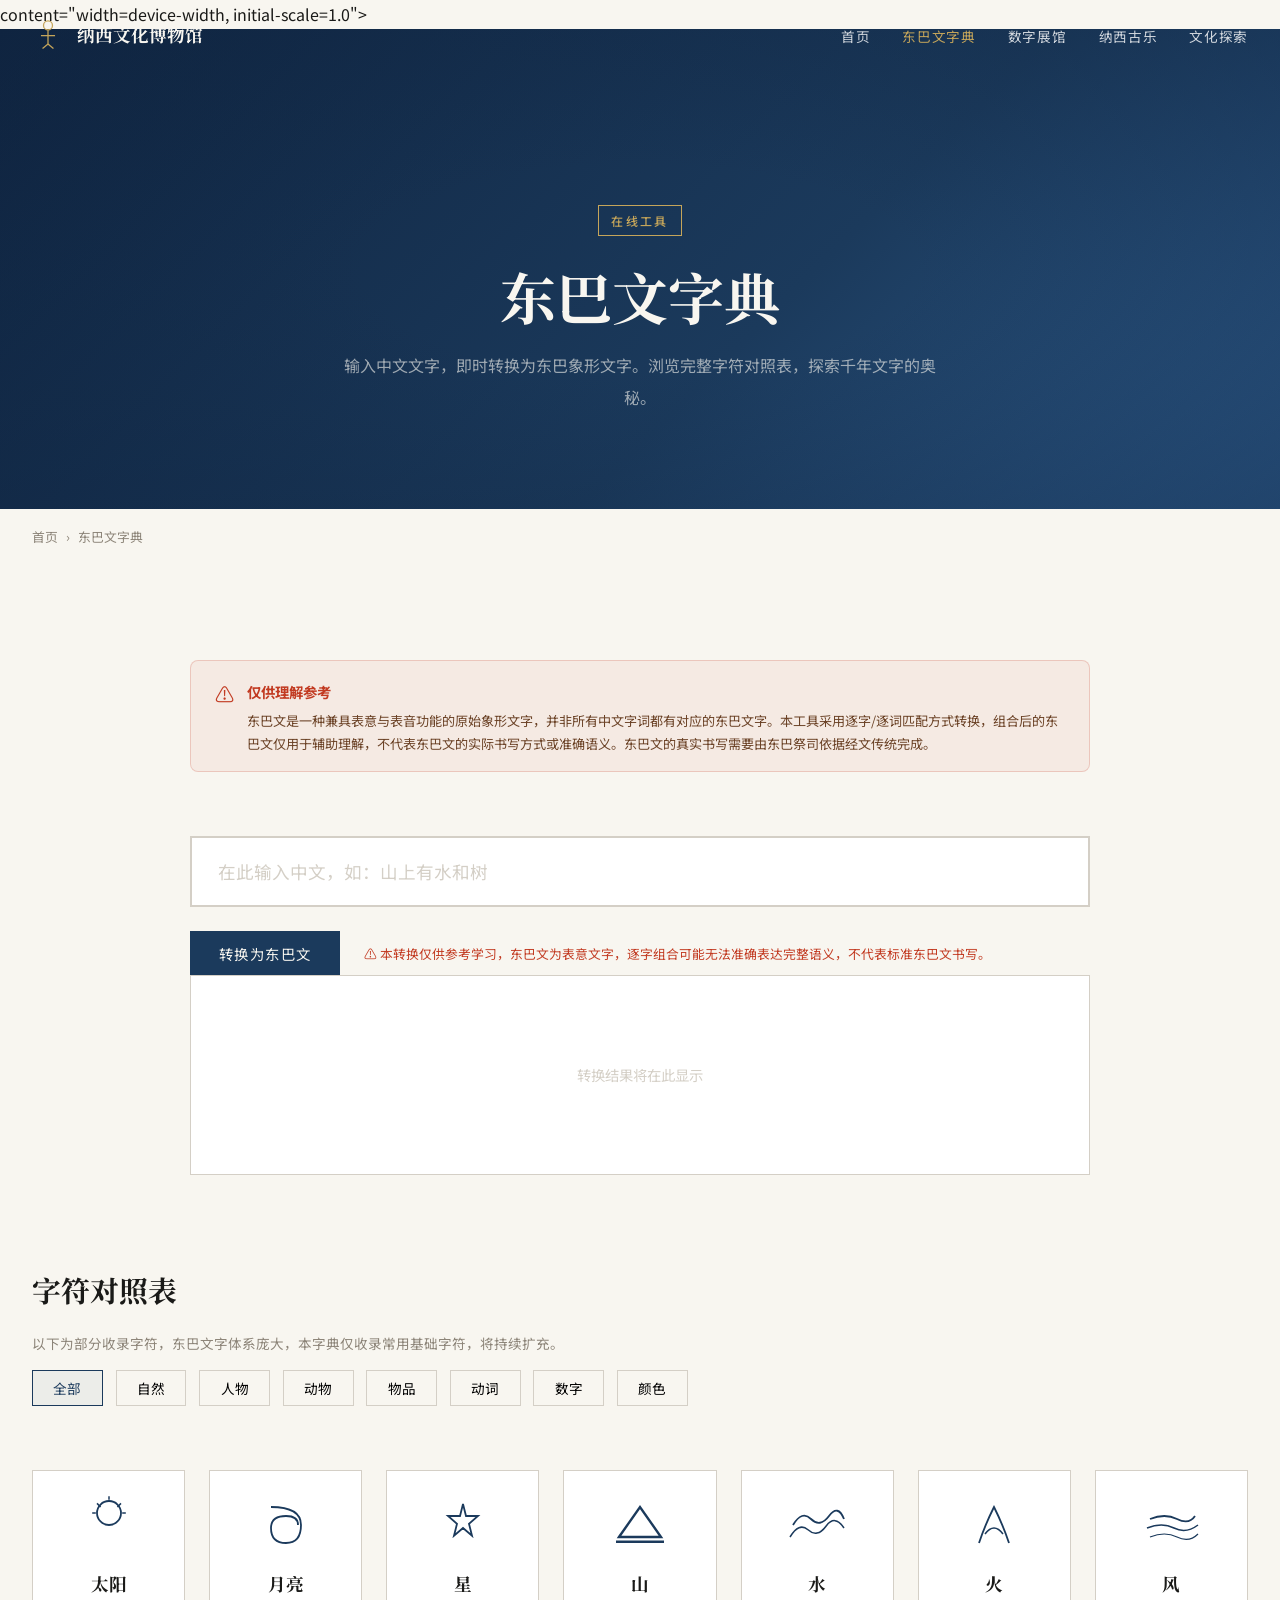
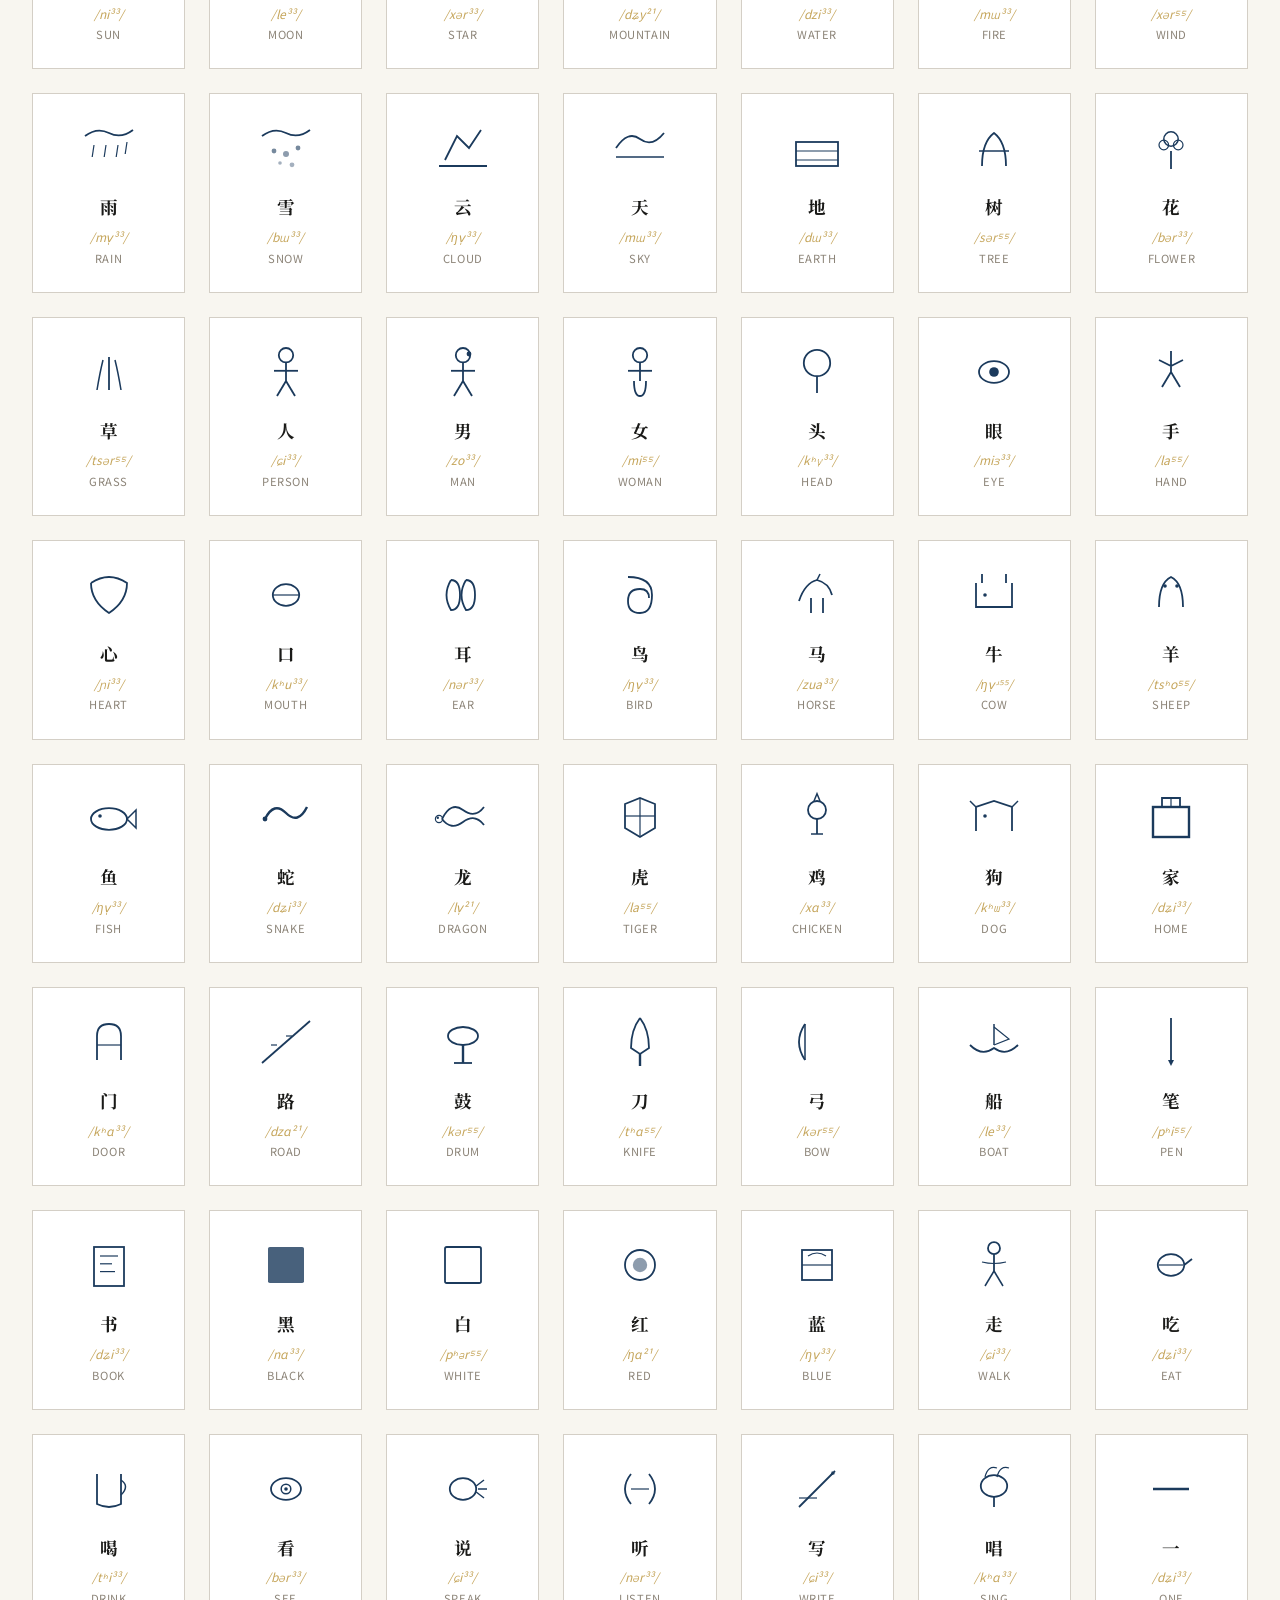
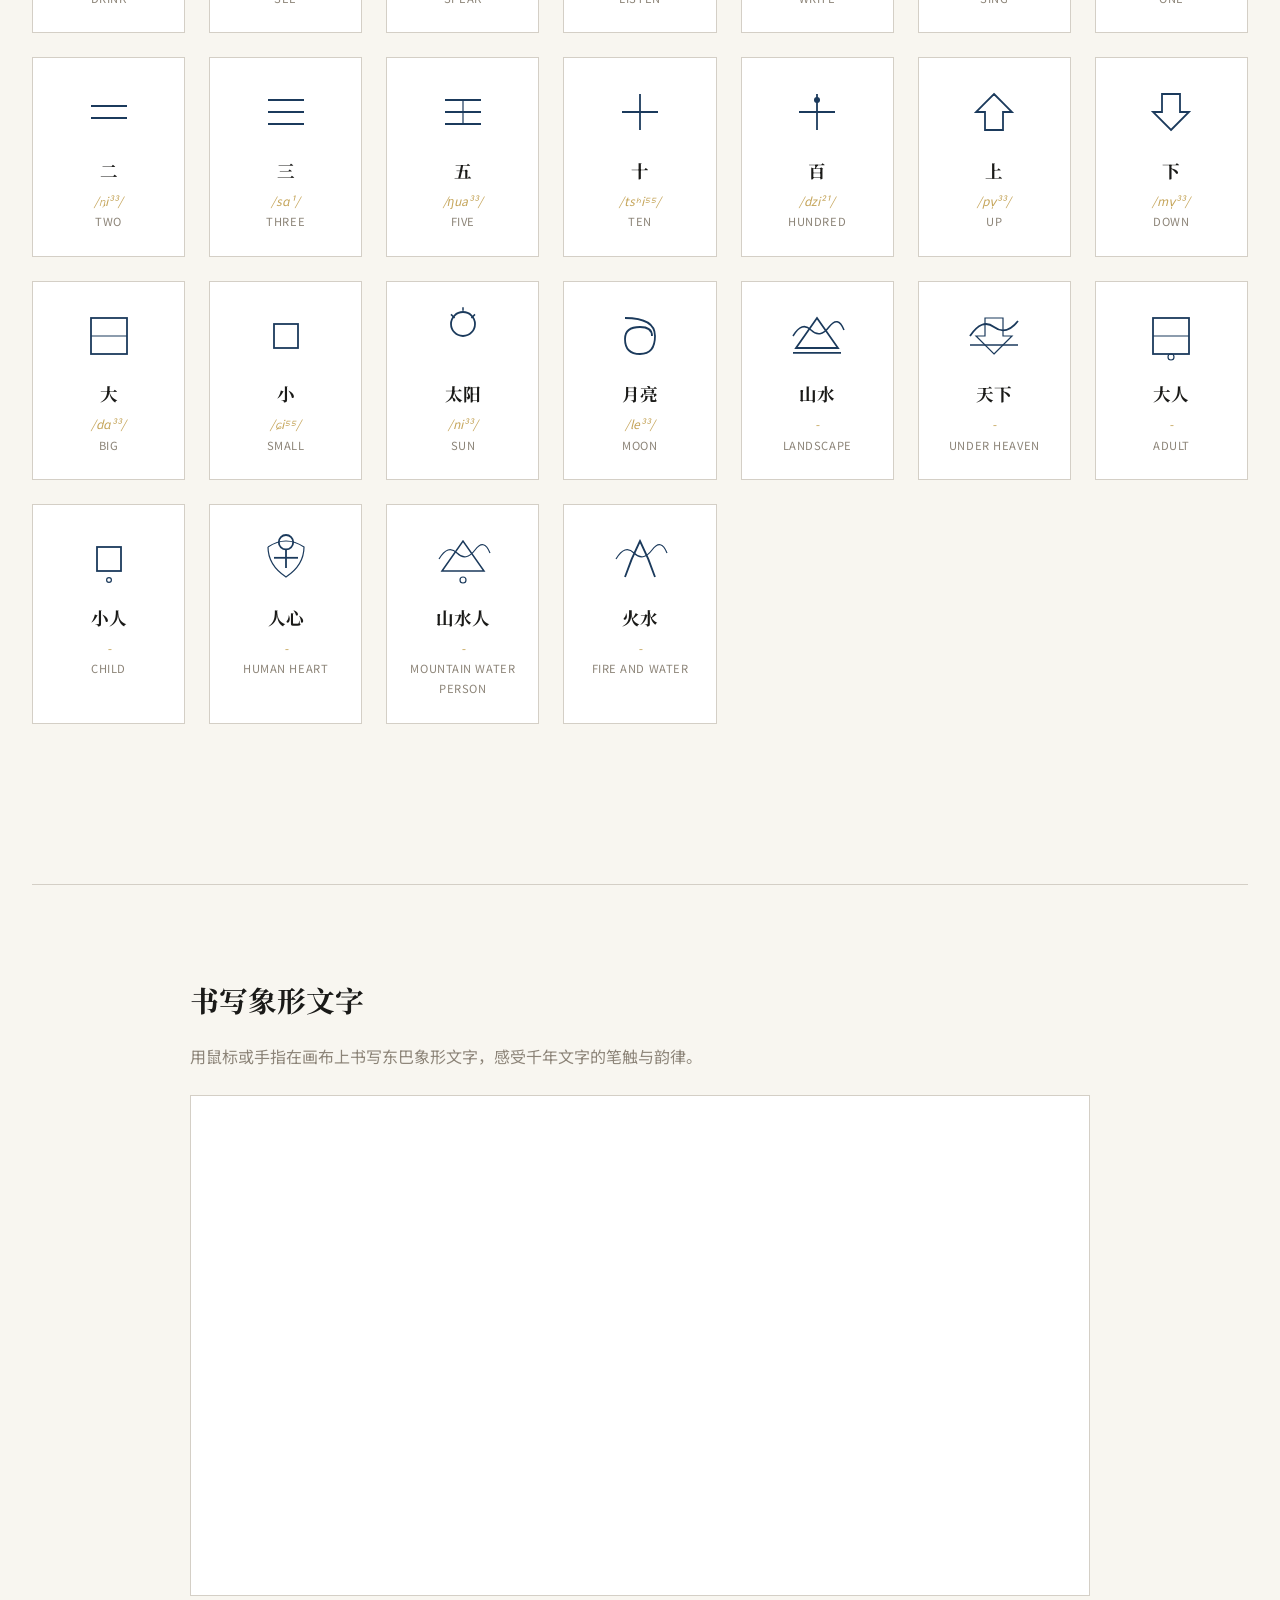
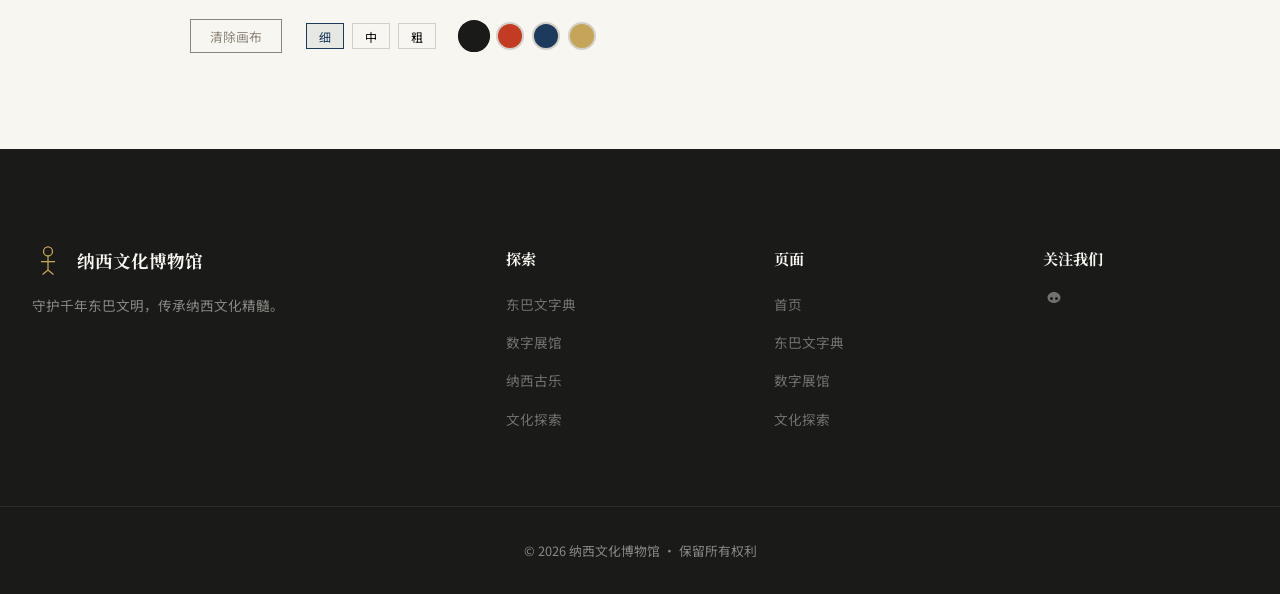
==== dictionary.html @ 461ef868 "feat: add main functionality for scroll progress, navbar behavior, mobile menu, music player, and pa" ====
<!DOCTYPE html>
<html lang="zh-CN">
<head>
  <meta charset="UTF-8">
  <meta name="viewport"
  <meta name="theme-color" content="#1B3A5C">
 content="width=device-width, initial-scale=1.0">
  <title>东巴文字典 — 纳西文化博物馆</title>
  <link rel="preconnect" href="https://fonts.googleapis.com">
  <link rel="preconnect" href="https://fonts.gstatic.com" crossorigin>
  <link href="https://fonts.googleapis.com/css2?family=Noto+Sans+SC:wght@300;400;500;700&family=Noto+Serif+SC:wght@400;600;700;900&display=swap" rel="stylesheet">
  <link rel="stylesheet" href="css/style.css">
  <style>
    /* Dictionary-specific styles */
    .converter { max-width:900px; margin:0 auto var(--space-xl); }
    .converter-input-wrap { position:relative; margin-bottom:1.5rem; }
    .converter-input {
      width:100%; padding:1.2em 1.5em; font-size:1.1rem; font-family:var(--font-sans);
      border:2px solid var(--color-mist); background:#fff; color:var(--color-dark);
      transition:border-color 0.3s; border-radius:0;
    }
    .converter-input:focus { outline:none; border-color:var(--color-indigo); }
    .converter-input::placeholder { color:var(--color-mist); }
    .converter-btn {
      display:inline-block; padding:0.8em 2em; font-family:var(--font-sans);
      font-size:0.9rem; background:var(--color-indigo); color:var(--color-snow);
      border:none; cursor:pointer; letter-spacing:0.1em;
      transition:all 0.3s var(--ease-out);
    }
    .converter-btn:hover { background:var(--color-vermilion); transform:scale(1.03); }
    .converter-result {
      min-height:200px; padding:2rem; background:#fff; border:1px solid var(--color-mist);
      display:flex; flex-wrap:wrap; gap:2rem; align-items:center; justify-content:center;
    }
    .result-empty { color:var(--color-mist); font-size:0.9rem; }
    .result-char { text-align:center; }
    .result-char svg { width:80px; height:80px; color:var(--color-indigo); display:block; margin:0 auto 0.5rem; }
    .result-char .char-cn { font-family:var(--font-serif); font-size:1rem; color:var(--color-dark); }
    .result-char .char-en { font-size:0.7rem; color:var(--color-stone); }
    .result-missing {
      display:inline-flex; align-items:center; justify-content:center;
      width:80px; height:80px; border:1px dashed var(--color-mist); color:var(--color-mist);
      font-size:1.5rem; font-family:var(--font-serif);
    }
    .result-punct { font-size:1.5rem; color:var(--color-stone); display:flex; align-items:center; justify-content:center; width:40px; }

    /* Category browser */
    .cat-browser { margin-top:var(--space-xl); }
    .cat-tabs { display:flex; gap:0.8rem; margin-bottom:var(--space-lg); flex-wrap:wrap; }
    .cat-tab {
      padding:0.5em 1.5em; font-size:0.85rem; border:1px solid var(--color-mist);
      background:transparent; cursor:pointer; transition:all 0.3s; font-family:var(--font-sans);
    }
    .cat-tab.active, .cat-tab:hover { border-color:var(--color-indigo); color:var(--color-indigo); background:rgba(27,58,92,0.05); }
    .cat-grid { display:grid; grid-template-columns:repeat(auto-fill,minmax(140px,1fr)); gap:1.5rem; }
    .cat-item {
      text-align:center; padding:1.5rem 0.8rem; border:1px solid var(--color-mist);
      cursor:pointer; transition:all 0.3s var(--ease-out); background:#fff;
    }
    .cat-item:hover, .cat-item:focus-visible { transform:translateY(-4px); box-shadow:0 10px 30px rgba(0,0,0,0.08); border-color:var(--color-gold); }
    .cat-item svg { width:60px; height:60px; color:var(--color-indigo); display:block; margin:0 auto 0.8rem; }
    .cat-item h4 { font-family:var(--font-serif); font-size:1.1rem; color:var(--color-dark); margin-bottom:0.2rem; }
    .cat-item .item-pinyin { font-size:0.75rem; color:var(--color-gold); font-style:italic; }
    .cat-item .item-en { font-size:0.7rem; color:var(--color-stone); text-transform:uppercase; letter-spacing:0.05em; }

    /* Interactive canvas */
    .dict-canvas-section { margin-top:var(--space-2xl); padding-top:var(--space-xl); border-top:1px solid var(--color-mist); }
    .dict-canvas-wrap { max-width:900px; margin:0 auto; }
    #dongbaCanvas { width:100%; background:#fff; border:1px solid var(--color-mist); cursor:crosshair; touch-action:none; }

    /* Detail modal */
    .char-modal {
      position:fixed; inset:0; background:rgba(0,0,0,0.85); z-index:9998;
      display:flex; align-items:center; justify-content:center;
      opacity:0; pointer-events:none; transition:opacity 0.3s;
    }
    .char-modal.active { opacity:1; pointer-events:all; }
    .char-modal-content {
      background:var(--color-snow); padding:3rem; text-align:center; max-width:400px; width:90%;
    }
    .char-modal-content svg { width:120px; height:120px; color:var(--color-indigo); margin:0 auto 1.5rem; display:block; }
    .char-modal-content h2 { font-family:var(--font-serif); font-size:2rem; margin-bottom:0.3rem; }
    .char-modal-content .modal-pinyin { color:var(--color-gold); font-style:italic; margin-bottom:0.3rem; }
    .char-modal-content .modal-en { color:var(--color-stone); font-size:0.85rem; text-transform:uppercase; letter-spacing:0.1em; margin-bottom:1.5rem; }
    .char-modal-close {
      position:absolute; top:1.5rem; right:1.5rem; background:none; border:none;
      color:var(--color-snow); font-size:2rem; cursor:pointer;
    }
  </style>
</head>
<body>
  <div class="scroll-progress" id="scrollProgress"></div>

  <!-- Nav -->
  <nav class="navbar scrolled" id="navbar">
    <div class="nav-container">
      <a href="index.html" class="nav-logo">
        <svg width="32" height="32" viewBox="0 0 100 100"><circle cx="50" cy="20" r="14" fill="none" stroke="#C5A55A" stroke-width="4"/><line x1="50" y1="34" x2="50" y2="78" stroke="#C5A55A" stroke-width="4"/><line x1="28" y1="52" x2="72" y2="52" stroke="#C5A55A" stroke-width="4"/><line x1="33" y1="92" x2="50" y2="78" stroke="#C5A55A" stroke-width="4"/><line x1="67" y1="92" x2="50" y2="78" stroke="#C5A55A" stroke-width="4"/></svg>
        <span class="logo-text">纳西文化博物馆</span>
      </a>
      <ul class="nav-links">
        <li><a href="index.html">首页</a></li>
        <li><a href="dictionary.html" style="color:var(--color-gold)">东巴文字典</a></li>
        <li><a href="gallery.html">数字展馆</a></li>
        <li><a href="music.html">纳西古乐</a></li>
        <li><a href="explore.html">文化探索</a></li>
      </ul>
      <button class="nav-toggle" id="navToggle" aria-label="菜单"><span></span><span></span><span></span></button>
    </div>
  </nav>
  <div class="mobile-menu" id="mobileMenu">
    <ul class="mobile-nav-links">
      <li><a href="index.html">首页</a></li>
      <li><a href="dictionary.html">东巴文字典</a></li>
      <li><a href="gallery.html">数字展馆</a></li>
      <li><a href="music.html">纳西古乐</a></li>
      <li><a href="explore.html">文化探索</a></li>
  </div>

  <!-- Page Hero -->
  <section class="page-hero">
    <div class="page-hero-bg"></div>
    <div class="page-hero-overlay"></div>
    <div class="page-hero-content anim-fade-up">
      <span class="section-tag">在线工具</span>
      <h1 class="section-title section-title-light">东巴文字典</h1>
      <p class="page-hero-desc">输入中文文字，即时转换为东巴象形文字。浏览完整字符对照表，探索千年文字的奥秘。</p>
    </div>
  </section>

  <div class="breadcrumb"><a href="index.html">首页</a><span>›</span>东巴文字典</div>

  <!-- Converter -->
  <div class="page-body">
    <!-- Disclaimer Banner -->
    <div class="disclaimer-banner anim-fade-up" style="max-width:900px;margin:0 auto var(--space-lg);padding:1rem 1.5rem;background:rgba(194,59,34,0.06);border:1px solid rgba(194,59,34,0.2);border-radius:8px;display:flex;align-items:flex-start;gap:0.8rem;">
      <span style="font-size:1.2rem;color:var(--color-vermilion);flex-shrink:0;">&#9888;</span>
      <div>
        <strong style="color:var(--color-vermilion);font-size:0.9rem;">仅供理解参考</strong>
        <p style="font-size:0.82rem;color:#6B4226;line-height:1.7;margin-top:0.3rem;">东巴文是一种兼具表意与表音功能的原始象形文字，并非所有中文字词都有对应的东巴文字。本工具采用逐字/逐词匹配方式转换，组合后的东巴文仅用于辅助理解，不代表东巴文的实际书写方式或准确语义。东巴文的真实书写需要由东巴祭司依据经文传统完成。</p>
      </div>
    </div>
    <div class="converter anim-fade-up">
      <div class="converter-input-wrap">
        <input type="text" class="converter-input" id="inputText" placeholder="在此输入中文，如：山上有水和树" maxlength="50">
      </div>
      <div class="converter-btn-wrap" style="display:flex;align-items:center;gap:1.5rem;flex-wrap:wrap;">
        <button class="converter-btn" id="convertBtn">转换为东巴文</button>
        <span style="font-size:0.8rem;color:var(--color-vermilion);line-height:1.5;">
          &#9888; 本转换仅供参考学习，东巴文为表意文字，逐字组合可能无法准确表达完整语义，不代表标准东巴文书写。
        </span>
      </div>
      <div class="converter-result" id="convertResult">
        <p class="result-empty">转换结果将在此显示</p>
      </div>
    </div>

    <!-- Category Browser -->
    <div class="cat-browser anim-fade-up">
      <h2 class="section-title" style="font-size:1.8rem;">字符对照表</h2>
      <p style="color:var(--color-stone);font-size:0.85rem;margin-bottom:1rem;line-height:1.6;">以下为部分收录字符，东巴文字体系庞大，本字典仅收录常用基础字符，将持续扩充。</p>
      <div class="cat-tabs">
        <button class="cat-tab active" data-cat="all">全部</button>
        <button class="cat-tab" data-cat="nature">自然</button>
        <button class="cat-tab" data-cat="people">人物</button>
        <button class="cat-tab" data-cat="animal">动物</button>
        <button class="cat-tab" data-cat="object">物品</button>
        <button class="cat-tab" data-cat="verb">动词</button>
        <button class="cat-tab" data-cat="number">数字</button>
        <button class="cat-tab" data-cat="color">颜色</button>
      </div>
      <div class="cat-grid" id="catGrid"></div>
    </div>

    <!-- Interactive Canvas -->
    <div class="dict-canvas-section anim-fade-up">
      <div class="dict-canvas-wrap">
        <h2 class="section-title" style="font-size:1.8rem;">书写象形文字</h2>
        <p style="color:var(--color-stone);margin-bottom:1.5rem;">用鼠标或手指在画布上书写东巴象形文字，感受千年文字的笔触与韵律。</p>
        <canvas id="dongbaCanvas" width="900" height="500"></canvas>
        <div class="canvas-controls">
          <button class="canvas-btn" id="canvasClear">清除画布</button>
          <div class="brush-sizes">
            <button class="brush-btn active" data-size="3">细</button>
            <button class="brush-btn" data-size="6">中</button>
            <button class="brush-btn" data-size="10">粗</button>
          </div>
          <div class="ink-colors">
            <button class="ink-btn active" data-color="#1A1A18" style="background:#1A1A18"></button>
            <button class="ink-btn" data-color="#C23B22" style="background:#C23B22"></button>
            <button class="ink-btn" data-color="#1B3A5C" style="background:#1B3A5C"></button>
            <button class="ink-btn" data-color="#C5A55A" style="background:#C5A55A"></button>
          </div>
        </div>
      </div>
    </div>
  </div>

  <!-- Character Detail Modal -->
  <div class="char-modal" id="charModal">
    <button class="char-modal-close" id="charModalClose">&times;</button>
    <div class="char-modal-content" id="charModalContent"></div>
  </div>

  <!-- Footer -->
  <footer class="footer">
    <div class="footer-container">
      <div class="footer-brand">
        <a href="index.html" class="footer-logo"><svg width="32" height="32" viewBox="0 0 100 100"><circle cx="50" cy="20" r="14" fill="none" stroke="#C5A55A" stroke-width="4"/><line x1="50" y1="34" x2="50" y2="78" stroke="#C5A55A" stroke-width="4"/><line x1="28" y1="52" x2="72" y2="52" stroke="#C5A55A" stroke-width="4"/><line x1="33" y1="92" x2="50" y2="78" stroke="#C5A55A" stroke-width="4"/><line x1="67" y1="92" x2="50" y2="78" stroke="#C5A55A" stroke-width="4"/></svg><span>纳西文化博物馆</span></a>
        <p class="footer-desc">守护千年东巴文明，传承纳西文化精髓。</p>
      </div>
      <div class="footer-nav"><h4>探索</h4><ul><li><a href="dictionary.html">东巴文字典</a></li><li><a href="gallery.html">数字展馆</a></li><li><a href="music.html">纳西古乐</a></li><li><a href="explore.html">文化探索</a></li></ul></div>
      <div class="footer-nav"><h4>页面</h4><ul><li><a href="index.html">首页</a></li><li><a href="dictionary.html">东巴文字典</a></li><li><a href="gallery.html">数字展馆</a></li><li><a href="explore.html">文化探索</a></li></ul></div>
      <div class="footer-social"><h4>关注我们</h4><div class="social-icons"><a href="#" aria-label="微信"><svg width="24" height="24" viewBox="0 0 24 24" fill="currentColor"><path d="M8.5 11a1.5 1.5 0 1 0 0-3 1.5 1.5 0 0 0 0 3zm5 0a1.5 1.5 0 1 0 0-3 1.5 1.5 0 0 0 0 3zm-2.5 3c-3.5 0-6.5-2.5-6.5-5.5S7.5 3 11 3s6.5 2.5 6.5 5.5-3 5.5-6.5 5.5z"/></svg></a></div></div>
    </div>
    <div class="footer-bottom"><p>&copy; 2026 纳西文化博物馆 &middot; 保留所有权利</p></div>
  </footer>

  <script src="js/dongba-db.js"></script>
  <script src="js/animations.js"></script>
  <script src="js/canvas-draw.js"></script>
  <script src="js/main.js"></script>
  <script>
  (function(){
    // Converter
    var input = document.getElementById('inputText');
    var btn = document.getElementById('convertBtn');
    var result = document.getElementById('convertResult');

    function doConvert(){
      var text = input.value.trim();
      if(!text){ result.innerHTML='<p class="result-empty">请输入中文文字</p>'; return; }
      var items = convertToDongba(text);
      var missingChars = [];
      var html = '<div class="result-note" style="width:100%;text-align:center;font-size:0.75rem;color:var(--color-stone);margin-bottom:1rem;padding:0.5rem;background:rgba(197,165,90,0.06);border-radius:4px;">以下为逐字/逐词匹配结果，仅供参考理解，不代表东巴文实际书写</div>';
      html += '<div style="display:flex;flex-wrap:wrap;gap:1.5rem;align-items:center;justify-content:center;">';
      items.forEach(function(item){
        if(item.found){
          html += '<div class="result-char" title="'+item.cn+' '+item.en+'"><svg viewBox="0 0 100 100">'+item.svg+'</svg><div class="char-cn">'+item.cn+'</div><div class="char-en">'+item.en+'</div></div>';
        } else if(item.isPunct){
          html += '<div class="result-punct">'+item.cn+'</div>';
        } else {
          missingChars.push(item.cn);
        }
      });
      html += '</div>';
      if(missingChars.length > 0){
        html += '<div style="width:100%;text-align:center;margin-top:1.2rem;padding:0.8rem 1rem;background:rgba(194,59,34,0.05);border:1px solid rgba(194,59,34,0.15);border-radius:6px;">';
        html += '<p style="font-size:0.8rem;color:var(--color-vermilion);margin-bottom:0.3rem;">以下文字暂无对应东巴文收录：</p>';
        html += '<p style="font-size:1rem;color:var(--color-dark);font-family:var(--font-serif);letter-spacing:0.2em;">' + missingChars.join(' ') + '</p>';
        html += '<p style="font-size:0.75rem;color:var(--color-stone);margin-top:0.3rem;">东巴文并非所有现代汉字都有对应，以上文字在当前字库中未找到匹配</p>';
        html += '</div>';
      }
      result.innerHTML = html;
    }
    btn.addEventListener('click', doConvert);
    input.addEventListener('keydown', function(e){ if(e.key==='Enter') doConvert(); });

    // Category browser
    var grid = document.getElementById('catGrid');
    var tabs = document.querySelectorAll('.cat-tab');

    function renderGrid(cat){
      var filtered = cat === 'all' ? DONGBA_DB : DONGBA_DB.filter(function(d){ return d.cat === cat; });
      var html = '';
      filtered.forEach(function(d){
        html += '<div class="cat-item" data-cn="'+d.cn+'" data-pinyin="'+d.pinyin+'" data-en="'+d.en+'" data-svg="'+encodeURIComponent(d.svg)+'" tabindex="0" role="button" aria-label="'+d.cn+' '+d.en+'"><svg viewBox="0 0 100 100">'+d.svg+'</svg><h4>'+d.cn+'</h4><div class="item-pinyin">'+d.pinyin+'</div><div class="item-en">'+d.en+'</div></div>';
      });
      grid.innerHTML = html;
      bindItemClicks();
    }

    tabs.forEach(function(tab){
      tab.addEventListener('click', function(){
        tabs.forEach(function(t){ t.classList.remove('active'); });
        tab.classList.add('active');
        renderGrid(tab.dataset.cat);
      });
    });

    renderGrid('all');

    // Character detail modal
    var modal = document.getElementById('charModal');
    var modalContent = document.getElementById('charModalContent');
    var modalClose = document.getElementById('charModalClose');

    function bindItemClicks(){
      document.querySelectorAll('.cat-item').forEach(function(item){
        function openItemModal() {
          var cn = item.dataset.cn;
          var py = item.dataset.pinyin;
          var en = item.dataset.en;
          var svg = decodeURIComponent(item.dataset.svg);
          modalContent.innerHTML = '<svg viewBox="0 0 100 100">'+svg+'</svg><h2>'+cn+'</h2><div class="modal-pinyin">'+py+'</div><div class="modal-en">'+en+'</div>';
          modal.classList.add('active');
        }
        item.addEventListener('click', openItemModal);
        item.addEventListener('keydown', function(e){ if(e.key==='Enter') openItemModal(); });
      });
    }

    modalClose.addEventListener('click', function(){ modal.classList.remove('active'); });
    modal.addEventListener('click', function(e){ if(e.target===modal) modal.classList.remove('active'); });
    document.addEventListener('keydown', function(e){ if(e.key==='Escape') modal.classList.remove('active'); });
  })();
  </script>
</body>
</html>
---- css/style.css ----
/* ============================================
   纳西文化博物馆 — 样式系统
   色彩：纳西蓝染布 / 朱砂红 / 玉龙雪白 / 古城石板灰
   ============================================ */

/* --- CSS Custom Properties --- */
:root {
  --color-indigo: #1B3A5C;
  --color-indigo-dark: #0F2440;
  --color-vermilion: #C23B22;
  --color-snow: #F8F6F0;
  --color-stone: #8C8478;
  --color-wood: #6B4226;
  --color-gold: #C5A55A;
  --color-dark: #1A1A18;
  --color-cream: #EDE8DF;
  --color-mist: #D4CFC6;

  --font-serif: 'Noto Serif SC', 'Songti SC', 'SimSun', Georgia, serif;
  --font-sans: 'Noto Sans SC', 'PingFang SC', 'Microsoft YaHei', sans-serif;

  --space-xs: 0.5rem;
  --space-sm: 1rem;
  --space-md: 2rem;
  --space-lg: 4rem;
  --space-xl: 6rem;
  --space-2xl: 10rem;

  --ease-out: cubic-bezier(0.16, 1, 0.3, 1);
  --ease-in-out: cubic-bezier(0.65, 0, 0.35, 1);
}

/* --- Reset & Base --- */
*, *::before, *::after {
  margin: 0;
  padding: 0;
  box-sizing: border-box;
}

html {
  scroll-behavior: smooth;
  font-size: 16px;
  -webkit-font-smoothing: antialiased;
  -moz-osx-font-smoothing: grayscale;
}

body {
  font-family: var(--font-sans);
  color: var(--color-dark);
  background: var(--color-snow);
  line-height: 1.8;
  overflow-x: hidden;
  cursor: default;
  -webkit-tap-highlight-color: transparent;
}

a {
  color: inherit;
  text-decoration: none;
  transition: color 0.3s var(--ease-out);
}

img { display: block; max-width: 100%; }

/* --- Focus & Accessibility --- */
:focus-visible {
  outline: 2px solid var(--color-gold);
  outline-offset: 2px;
}
a:focus:not(:focus-visible),
button:focus:not(:focus-visible) {
  outline: none;
}

/* --- Scrollbar --- */
::-webkit-scrollbar { width: 8px; }
::-webkit-scrollbar-track { background: var(--color-cream); }
::-webkit-scrollbar-thumb { background: var(--color-mist); border-radius: 4px; }
::-webkit-scrollbar-thumb:hover { background: var(--color-stone); }

/* --- Selection --- */
::selection { background: rgba(27,58,92,0.15); color: var(--color-dark); }

/* --- Scroll Progress Bar --- */
.scroll-progress {
  position: fixed;
  top: 0;
  left: 0;
  height: 3px;
  background: linear-gradient(90deg, var(--color-vermilion), var(--color-gold));
  z-index: 9999;
  transition: width 0.1s linear;
  width: 0%;
}

/* --- Custom Cursor --- */
.custom-cursor {
  position: fixed;
  width: 24px;
  height: 24px;
  pointer-events: none;
  z-index: 10000;
  color: var(--color-gold);
  opacity: 0;
  transition: opacity 0.3s;
  transform: translate(-50%, -50%);
}
body:hover .custom-cursor { opacity: 0.6; }

/* --- Typography --- */
.section-tag {
  display: inline-block;
  font-family: var(--font-sans);
  font-size: 0.75rem;
  font-weight: 500;
  letter-spacing: 0.2em;
  text-transform: uppercase;
  color: var(--color-gold);
  border: 1px solid var(--color-gold);
  padding: 0.3em 1em;
  margin-bottom: 1.5rem;
}
.section-tag-light {
  color: rgba(197,165,90,0.8);
  border-color: rgba(197,165,90,0.4);
}

.section-title {
  font-family: var(--font-serif);
  font-size: clamp(2rem, 5vw, 3.5rem);
  font-weight: 700;
  line-height: 1.3;
  color: var(--color-dark);
  margin-bottom: 1.5rem;
}
.section-title-light {
  color: var(--color-snow);
}
.title-accent {
  font-size: 0.6em;
  font-weight: 400;
  color: var(--color-gold);
}

/* --- Buttons --- */
.btn-primary {
  display: inline-block;
  font-family: var(--font-sans);
  font-size: 0.9rem;
  font-weight: 500;
  letter-spacing: 0.1em;
  padding: 1em 2.5em;
  border: 2px solid var(--color-indigo);
  color: var(--color-indigo);
  background: transparent;
  transition: all 0.4s var(--ease-out);
  position: relative;
  overflow: hidden;
}
.btn-primary::before {
  content: '';
  position: absolute;
  inset: 0;
  background: var(--color-indigo);
  transform: scaleX(0);
  transform-origin: right;
  transition: transform 0.4s var(--ease-out);
  z-index: -1;
}
.btn-primary:hover {
  color: var(--color-snow);
}
.btn-primary:hover::before {
  transform: scaleX(1);
  transform-origin: left;
}
.btn-glow {
  border-color: var(--color-gold);
  color: var(--color-gold);
}
.btn-glow::before {
  background: var(--color-gold);
}
.btn-glow:hover {
  color: var(--color-dark);
}

/* --- Navbar --- */
.navbar {
  position: fixed;
  top: 0;
  left: 0;
  right: 0;
  z-index: 1000;
  padding: 1.2rem 0;
  transition: all 0.4s var(--ease-out);
}
.navbar.scrolled {
  background: rgba(248,246,240,0.95);
  backdrop-filter: blur(12px);
  padding: 0.8rem 0;
  box-shadow: 0 2px 30px rgba(0,0,0,0.08);
}
.nav-container {
  max-width: 1400px;
  margin: 0 auto;
  padding: 0 var(--space-md);
  display: flex;
  align-items: center;
  justify-content: space-between;
}
.nav-logo {
  display: flex;
  align-items: center;
  gap: 0.8rem;
}
.logo-text {
  font-family: var(--font-serif);
  font-size: 1.1rem;
  font-weight: 700;
  color: var(--color-snow);
  transition: color 0.4s;
}
.navbar.scrolled .logo-text { color: var(--color-dark); }

.nav-links {
  display: flex;
  list-style: none;
  gap: 2rem;
  align-items: center;
}
.nav-links a {
  font-size: 0.85rem;
  font-weight: 400;
  color: rgba(255,255,255,0.8);
  position: relative;
  letter-spacing: 0.05em;
  transition: color 0.3s;
}
.navbar.scrolled .nav-links a { color: var(--color-stone); }
.nav-links a:hover { color: var(--color-gold); }
.nav-links a::after {
  content: '';
  position: absolute;
  bottom: -4px;
  left: 50%;
  width: 0;
  height: 1.5px;
  background: var(--color-gold);
  transition: all 0.3s var(--ease-out);
  transform: translateX(-50%);
}
.nav-links a:hover::after { width: 100%; }

.nav-cta {
  background: var(--color-gold) !important;
  color: var(--color-dark) !important;
  padding: 0.5em 1.5em !important;
  font-weight: 500 !important;
  transition: all 0.3s var(--ease-out) !important;
}
.nav-cta::after { display: none !important; }
.nav-cta:hover {
  background: var(--color-vermilion) !important;
  color: var(--color-snow) !important;
  transform: scale(1.05);
}

.nav-toggle {
  display: none;
  background: none;
  border: none;
  cursor: pointer;
  padding: 0.5rem;
  flex-direction: column;
  gap: 5px;
}
.nav-toggle span {
  display: block;
  width: 24px;
  height: 2px;
  background: var(--color-snow);
  transition: all 0.3s;
}
.navbar.scrolled .nav-toggle span { background: var(--color-dark); }

/* Mobile menu */
.mobile-menu {
  position: fixed;
  top: 0;
  left: 0;
  right: 0;
  bottom: 0;
  background: var(--color-dark);
  z-index: 999;
  display: flex;
  align-items: center;
  justify-content: center;
  opacity: 0;
  pointer-events: none;
  transition: opacity 0.4s var(--ease-out);
}
.mobile-menu.active {
  opacity: 1;
  pointer-events: all;
}
.mobile-nav-links {
  list-style: none;
  text-align: center;
}
.mobile-nav-links li { margin: 1.5rem 0; }
.mobile-nav-links a {
  font-family: var(--font-serif);
  font-size: 1.8rem;
  color: var(--color-snow);
  transition: color 0.3s;
}
.mobile-nav-links a:hover { color: var(--color-gold); }

/* ==================== Section 1: Hero ==================== */
.hero {
  position: relative;
  min-height: 100vh;
  display: flex;
  align-items: center;
  justify-content: center;
  overflow: hidden;
}
.hero-bg {
  position: absolute;
  inset: 0;
  z-index: 0;
}
.hero-bg-image {
  position: absolute;
  inset: -20px;
  background:
    linear-gradient(180deg,
      rgba(7,13,26,0.3) 0%,
      rgba(15,36,64,0.4) 40%,
      rgba(27,58,92,0.3) 70%,
      rgba(248,246,240,0.2) 100%
    ),
    url('https://images.unsplash.com/photo-1677922069769-0164b29e2c1a?w=1920&q=80') center/cover no-repeat;
  animation: kenBurns 25s ease-in-out infinite alternate;
}
@keyframes kenBurns {
  0% { transform: scale(1) translate(0, 0); }
  100% { transform: scale(1.08) translate(-10px, -5px); }
}
.hero-overlay {
  position: absolute;
  inset: 0;
  background:
    radial-gradient(ellipse at 50% 30%, transparent 20%, rgba(15,36,64,0.6) 70%),
    linear-gradient(180deg, rgba(7,13,26,0.3) 0%, rgba(7,13,26,0.5) 50%, rgba(7,13,26,0.7) 100%);
}

/* 浮动东巴文 */
.hero-dongba-float {
  position: absolute;
  inset: 0;
  z-index: 1;
  pointer-events: none;
}
.dongba-float {
  position: absolute;
  animation: floatDongba 12s ease-in-out infinite;
}
.d1 { top: 15%; left: 8%; animation-delay: 0s; animation-duration: 14s; }
.d2 { top: 25%; right: 12%; animation-delay: -3s; animation-duration: 16s; }
.d3 { bottom: 30%; left: 15%; animation-delay: -5s; animation-duration: 13s; }
.d4 { top: 40%; right: 8%; animation-delay: -7s; animation-duration: 15s; }
.d5 { bottom: 20%; right: 20%; animation-delay: -2s; animation-duration: 18s; }
@keyframes floatDongba {
  0%, 100% { transform: translate(0, 0) rotate(0deg); opacity: 0.6; }
  25% { transform: translate(15px, -20px) rotate(5deg); opacity: 0.8; }
  50% { transform: translate(-10px, -35px) rotate(-3deg); opacity: 0.5; }
  75% { transform: translate(20px, -15px) rotate(8deg); opacity: 0.7; }
}

.hero-content {
  position: relative;
  z-index: 2;
  text-align: center;
  padding: 0 var(--space-md);
  max-width: 800px;
}
.hero-subtitle {
  font-family: var(--font-sans);
  font-size: 0.8rem;
  letter-spacing: 0.35em;
  color: var(--color-gold);
  margin-bottom: 1.5rem;
}
.hero-title {
  font-family: var(--font-serif);
  font-size: clamp(2.5rem, 7vw, 4.5rem);
  font-weight: 900;
  color: var(--color-snow);
  line-height: 1.25;
  margin-bottom: 2rem;
}
.hero-title-line { display: block; }
.hero-desc {
  font-size: 1.05rem;
  color: rgba(248,246,240,0.7);
  line-height: 2;
  margin-bottom: 2.5rem;
}
.hero-cta {
  display: inline-block;
  font-family: var(--font-sans);
  font-size: 0.9rem;
  font-weight: 500;
  letter-spacing: 0.15em;
  padding: 1em 3em;
  border: 1.5px solid var(--color-gold);
  color: var(--color-gold);
  transition: all 0.4s var(--ease-out);
}
.hero-cta:hover {
  background: var(--color-gold);
  color: var(--color-dark);
  transform: scale(1.05);
}

.hero-scroll-indicator {
  position: absolute;
  bottom: 2rem;
  left: 50%;
  transform: translateX(-50%);
  z-index: 2;
  text-align: center;
  color: rgba(248,246,240,0.5);
  font-size: 0.75rem;
  letter-spacing: 0.15em;
}
.scroll-arrow {
  margin-top: 0.5rem;
  animation: bounceArrow 2s ease-in-out infinite;
  color: rgba(248,246,240,0.4);
}
@keyframes bounceArrow {
  0%, 100% { transform: translateY(0); }
  50% { transform: translateY(8px); }
}

/* ==================== Section 2: Marquee ==================== */
.dongba-marquee {
  background: var(--color-dark);
  padding: 1.5rem 0;
  overflow: hidden;
}
.marquee-row {
  display: flex;
  overflow: hidden;
  padding: 0.5rem 0;
}
.marquee-track {
  display: flex;
  will-change: transform;
  animation: marqueeScroll 30s linear infinite;
  transition: none;
}
.marquee-row-right .marquee-track {
  animation: marqueeScrollReverse 35s linear infinite;
}
.marquee-row:hover .marquee-track {
  animation-play-state: paused;
}
.marquee-item {
  display: flex;
  align-items: center;
  gap: 0.6rem;
  flex-shrink: 0;
  margin-right: 3rem;
  color: var(--color-gold);
  opacity: 0.7;
  transition: opacity 0.3s;
}
.marquee-row:hover .marquee-item {
  opacity: 1;
}
.marquee-item span {
  font-size: 0.8rem;
  opacity: 0.6;
}
@keyframes marqueeScroll {
  0% { transform: translateX(0); }
  100% { transform: translateX(calc(-50% + 1.5rem)); }
}
@keyframes marqueeScrollReverse {
  0% { transform: translateX(calc(-50% + 1.5rem)); }
  100% { transform: translateX(0); }
}

/* ==================== Section 3: About ==================== */
.about {
  padding: var(--space-2xl) 0;
}
.about-container {
  max-width: 1400px;
  margin: 0 auto;
  padding: 0 var(--space-md);
  display: grid;
  grid-template-columns: 1fr 1fr;
  gap: var(--space-xl);
  align-items: center;
}
.about-image-inner {
  position: relative;
  border-radius: 0;
  overflow: hidden;
  aspect-ratio: 4/5;
}
.about-text {
  padding: var(--space-lg) 0;
}
.about-desc {
  font-size: 1rem;
  line-height: 2;
  color: var(--color-stone);
  margin-bottom: 1.5rem;
}

/* Placeholder images */
.placeholder-img {
  width: 100%;
  height: 100%;
  min-height: 400px;
}
.placeholder-lijiang {
  background:
    linear-gradient(180deg, rgba(107,66,38,0.2) 0%, rgba(27,58,92,0.3) 100%),
    url('https://images.unsplash.com/photo-1609478654983-8a8e18ddc5ba?w=800&q=60') center/cover no-repeat;
  position: relative;
}
.placeholder-lijiang::after {
  content: '';
  position: absolute;
  bottom: 0;
  left: 0;
  right: 0;
  height: 40%;
  background: linear-gradient(180deg, transparent, rgba(107,66,38,0.15));
  border-bottom: 3px solid var(--color-gold);
}

/* ==================== Section 4: Dongba ==================== */
.dongba-section {
  position: relative;
  background: var(--color-indigo-dark);
  padding: var(--space-2xl) 0;
  overflow: hidden;
}
.dongba-bg-pattern {
  position: absolute;
  inset: 0;
  background:
    radial-gradient(circle at 20% 80%, rgba(197,165,90,0.05) 0%, transparent 50%),
    radial-gradient(circle at 80% 20%, rgba(197,165,90,0.03) 0%, transparent 50%);
}
.dongba-container {
  position: relative;
  max-width: 1400px;
  margin: 0 auto;
  padding: 0 var(--space-md);
  z-index: 1;
}
.dongba-header {
  text-align: center;
  margin-bottom: var(--space-xl);
}
.dongba-intro {
  max-width: 700px;
  margin: 0 auto;
  color: rgba(248,246,240,0.6);
  font-size: 1rem;
  line-height: 2;
}

.dongba-cards {
  display: grid;
  grid-template-columns: repeat(4, 1fr);
  gap: 2rem;
}
.dongba-card {
  background: rgba(248,246,240,0.04);
  border: 1px solid rgba(197,165,90,0.15);
  padding: 2.5rem 1.5rem;
  text-align: center;
  transition: all 0.5s var(--ease-out);
  position: relative;
  overflow: hidden;
}
.dongba-card::before {
  content: '';
  position: absolute;
  inset: 0;
  background: linear-gradient(135deg, rgba(197,165,90,0.05), transparent);
  opacity: 0;
  transition: opacity 0.5s;
}
.dongba-card:hover {
  transform: translateY(-5px);
  border-color: rgba(197,165,90,0.4);
  box-shadow: 0 20px 60px rgba(0,0,0,0.3);
}
.dongba-card:hover::before { opacity: 1; }
.dongba-card:hover .dongba-card-symbol svg {
  transform: rotate(5deg);
  filter: drop-shadow(0 0 12px rgba(197,165,90,0.4));
}
.dongba-card-symbol {
  margin-bottom: 1.5rem;
  display: flex;
  justify-content: center;
}
.dongba-card-symbol svg {
  transition: all 0.5s var(--ease-out);
}
.dongba-card-info h3 {
  font-family: var(--font-serif);
  font-size: 1.5rem;
  color: var(--color-snow);
  margin-bottom: 0.3rem;
}
.dongba-pinyin {
  font-size: 0.8rem;
  color: var(--color-gold);
  font-style: italic;
  margin-bottom: 0.2rem;
}
.dongba-en {
  font-size: 0.75rem;
  letter-spacing: 0.1em;
  text-transform: uppercase;
  color: rgba(248,246,240,0.4);
  margin-bottom: 1rem;
}
.dongba-desc {
  font-size: 0.85rem;
  line-height: 1.8;
  color: rgba(248,246,240,0.55);
}

/* ==================== Section 5: Gallery ==================== */
.gallery {
  padding: var(--space-2xl) 0;
  background: var(--color-snow);
}
.gallery-container {
  max-width: 1400px;
  margin: 0 auto;
  padding: 0 var(--space-md);
}
.gallery-header {
  text-align: center;
  margin-bottom: var(--space-xl);
}

.gallery-grid {
  display: grid;
  grid-template-columns: repeat(3, 1fr);
  gap: 1.5rem;
}
.gallery-item {
  position: relative;
  overflow: hidden;
  cursor: pointer;
  aspect-ratio: 1;
}
.gallery-item-wide {
  grid-column: span 2;
  aspect-ratio: 2/1;
}
.gallery-img {
  width: 100%;
  height: 100%;
  transition: transform 0.6s var(--ease-out);
}
.gallery-item:hover .gallery-img {
  transform: scale(1.05);
}
.gallery-overlay {
  position: absolute;
  inset: 0;
  background: linear-gradient(180deg, transparent 30%, rgba(15,36,64,0.85) 100%);
  display: flex;
  flex-direction: column;
  justify-content: flex-end;
  padding: 2rem;
  opacity: 0;
  transition: opacity 0.4s var(--ease-out);
}
.gallery-item:hover .gallery-overlay { opacity: 1; }
.gallery-overlay h3 {
  font-family: var(--font-serif);
  font-size: 1.3rem;
  color: var(--color-snow);
  margin-bottom: 0.5rem;
  transform: translateY(10px);
  transition: transform 0.4s var(--ease-out) 0.1s;
}
.gallery-item:hover .gallery-overlay h3 { transform: translateY(0); }
.gallery-overlay p {
  font-size: 0.85rem;
  color: rgba(248,246,240,0.7);
  line-height: 1.6;
  transform: translateY(10px);
  transition: transform 0.4s var(--ease-out) 0.2s;
}
.gallery-item:hover .gallery-overlay p { transform: translateY(0); }

/* Gallery placeholder backgrounds — real images with gradient fallback */
.placeholder-dongba-script {
  background: linear-gradient(135deg, #EDE8DF 0%, #C5A55A 40%, #8C8478 100%);
  background-image: url('https://upload.wikimedia.org/wikipedia/commons/thumb/f/f5/Naxi_manuscript_%28right%29_2088.jpg/500px-Naxi_manuscript_%28right%29_2088.jpg');
  background-size: cover;
  background-position: center;
}
.placeholder-naxi-music {
  background: linear-gradient(135deg, #1A1A18 0%, #6B4226 50%, #1B3A5C 100%);
  background-image: url('https://upload.wikimedia.org/wikipedia/commons/thumb/9/95/Naxi_Musicians_I.jpg/800px-Naxi_Musicians_I.jpg');
  background-size: cover;
  background-position: center;
}
.placeholder-blue-calico {
  background: linear-gradient(135deg, #1B3A5C 0%, #2d5a8a 40%, #F8F6F0 60%, #1B3A5C 100%);
  background-image: url('https://images.unsplash.com/photo-1558618666-fcd25c85f82e?w=800&q=60');
  background-size: cover;
  background-position: center;
}
.placeholder-ancient-city {
  background: linear-gradient(135deg, #8C8478 0%, #6B4226 50%, #D4CFC6 100%);
  background-image: url('https://upload.wikimedia.org/wikipedia/commons/thumb/d/d0/Lijiang_Yunnan_Old-town-03.jpg/800px-Lijiang_Yunnan_Old-town-03.jpg');
  background-size: cover;
  background-position: center;
}
.placeholder-naxi-costume {
  background: linear-gradient(135deg, #C23B22 0%, #6B4226 40%, #C5A55A 80%, #1B3A5C 100%);
  background-image: url('https://upload.wikimedia.org/wikipedia/commons/thumb/0/04/Lijiang_Yunnan_China-Traditional-clothing-of-a-Naxi-woman-01.jpg/800px-Lijiang_Yunnan_China-Traditional-clothing-of-a-Naxi-woman-01.jpg');
  background-size: cover;
  background-position: center;
}
.placeholder-dongba-painting {
  background: linear-gradient(135deg, #C23B22 0%, #C5A55A 40%, #1B3A5C 100%);
  background-image: url('https://upload.wikimedia.org/wikipedia/commons/thumb/3/35/Dongba-protect_water_resources.jpg/800px-Dongba-protect_water_resources.jpg');
  background-size: cover;
  background-position: center;
}
.placeholder-wood-tablet {
  background: linear-gradient(135deg, #3a2518 0%, #6B4226 50%, #3a2518 100%);
  background-image: url('https://upload.wikimedia.org/wikipedia/commons/thumb/b/b4/Dongba_wood_carving.jpg/800px-Dongba_wood_carving.jpg');
  background-size: cover;
  background-position: center;
}
.placeholder-silverware {
  background: linear-gradient(135deg, #D4CFC6 0%, #8C8478 50%, #C5A55A 100%);
  background-image: url('https://images.unsplash.com/photo-1576033628095-f92e2558e91b?w=800&q=60');
  background-size: cover;
  background-position: center;
}
.placeholder-stone-bridge {
  background: linear-gradient(135deg, #8C8478 0%, #1B3A5C 50%, #D4CFC6 100%);
  background-image: url('https://images.unsplash.com/photo-1561185367-7b959f361f6?w=800&q=60');
  background-size: cover;
  background-position: center;
}

/* Lightbox */
.lightbox {
  position: fixed;
  inset: 0;
  background: rgba(0,0,0,0.92);
  z-index: 9998;
  display: flex;
  align-items: center;
  justify-content: center;
  opacity: 0;
  pointer-events: none;
  transition: opacity 0.4s var(--ease-out);
}
.lightbox.active {
  opacity: 1;
  pointer-events: all;
}
.lightbox-close {
  position: absolute;
  top: 2rem;
  right: 2rem;
  background: none;
  border: none;
  color: var(--color-snow);
  font-size: 2.5rem;
  cursor: pointer;
  transition: transform 0.3s;
}
.lightbox-close:hover { transform: scale(1.2); }
.lightbox-content {
  width: 80%;
  max-width: 900px;
  aspect-ratio: 16/10;
  background: var(--color-cream);
  display: flex;
  align-items: center;
  justify-content: center;
}

/* ==================== Section 6: Music ==================== */
.music {
  position: relative;
  min-height: 70vh;
  display: flex;
  align-items: center;
  justify-content: center;
  overflow: hidden;
}
.music-bg {
  position: absolute;
  inset: -20px;
  background: linear-gradient(135deg, #0a0e1a 0%, #1A1A18 40%, #6B4226 70%, #0F2440 100%);
}
.music-overlay {
  position: absolute;
  inset: 0;
  background: rgba(15,36,64,0.5);
}
.music-container {
  position: relative;
  z-index: 1;
  text-align: center;
  padding: var(--space-2xl) var(--space-md);
  max-width: 700px;
}
.music-desc {
  color: rgba(248,246,240,0.6);
  line-height: 2;
  margin-bottom: var(--space-lg);
}

.music-visualizer {
  margin: 2rem auto;
  max-width: 600px;
}
.waveform { width: 100%; }
.wave {
  animation: waveAnim 3s ease-in-out infinite;
}
.wave2 { animation-delay: -1s; animation-duration: 4s; }
.wave3 { animation-delay: -2s; animation-duration: 5s; }
@keyframes waveAnim {
  0%, 100% { transform: scaleY(1); }
  50% { transform: scaleY(1.5); }
}
.music-visualizer.playing .wave {
  animation-duration: 1s;
}
.music-visualizer.playing .wave2 { animation-duration: 1.3s; }
.music-visualizer.playing .wave3 { animation-duration: 1.6s; }

.music-play-btn {
  display: inline-flex;
  align-items: center;
  gap: 1rem;
  background: none;
  border: none;
  color: var(--color-gold);
  cursor: pointer;
  font-family: var(--font-sans);
  font-size: 0.9rem;
  letter-spacing: 0.1em;
  transition: all 0.3s var(--ease-out);
}
.music-play-btn:hover { transform: scale(1.1); }
.music-play-btn svg {
  transition: all 0.3s;
}
.music-play-btn:hover svg {
  filter: drop-shadow(0 0 15px rgba(197,165,90,0.5));
}

/* ==================== Section 7: Interactive ==================== */
.interactive {
  padding: var(--space-2xl) 0;
  background: var(--color-cream);
}
.interactive-container {
  max-width: 1400px;
  margin: 0 auto;
  padding: 0 var(--space-md);
}
.interactive-header {
  text-align: center;
  margin-bottom: var(--space-xl);
}
.interactive-intro {
  color: var(--color-stone);
  max-width: 600px;
  margin: 0 auto;
}
.interactive-body {
  display: grid;
  grid-template-columns: 3fr 2fr;
  gap: var(--space-lg);
  align-items: start;
}

.interactive-canvas-wrap {
  position: relative;
}
#dongbaCanvas {
  width: 100%;
  background: #fff;
  border: 1px solid var(--color-mist);
  cursor: crosshair;
  touch-action: none;
}
.canvas-controls {
  display: flex;
  align-items: center;
  gap: 1.5rem;
  margin-top: 1rem;
  flex-wrap: wrap;
}
.canvas-btn {
  font-family: var(--font-sans);
  font-size: 0.8rem;
  padding: 0.5em 1.5em;
  border: 1px solid var(--color-stone);
  background: transparent;
  color: var(--color-stone);
  cursor: pointer;
  transition: all 0.3s;
}
.canvas-btn:hover {
  border-color: var(--color-indigo);
  color: var(--color-indigo);
}
.brush-sizes, .ink-colors {
  display: flex;
  gap: 0.5rem;
}
.brush-btn {
  font-family: var(--font-sans);
  font-size: 0.75rem;
  padding: 0.3em 1em;
  border: 1px solid var(--color-mist);
  background: transparent;
  cursor: pointer;
  transition: all 0.3s;
}
.brush-btn.active {
  border-color: var(--color-indigo);
  color: var(--color-indigo);
  background: rgba(27,58,92,0.08);
}
.ink-btn {
  width: 28px;
  height: 28px;
  border-radius: 50%;
  border: 2px solid var(--color-mist);
  cursor: pointer;
  transition: all 0.3s;
}
.ink-btn.active {
  border-color: var(--color-dark);
  transform: scale(1.15);
}

.interactive-templates h3 {
  font-family: var(--font-serif);
  font-size: 1.2rem;
  margin-bottom: 1.5rem;
  color: var(--color-indigo);
}
.template-grid {
  display: grid;
  grid-template-columns: repeat(3, 1fr);
  gap: 1rem;
}
.template-card {
  display: flex;
  flex-direction: column;
  align-items: center;
  gap: 0.4rem;
  padding: 1rem 0.5rem;
  background: #fff;
  border: 1px solid var(--color-mist);
  cursor: pointer;
  transition: all 0.3s var(--ease-out);
}
.template-card:hover {
  border-color: var(--color-gold);
  transform: translateY(-3px);
  box-shadow: 0 8px 25px rgba(0,0,0,0.08);
}
.template-card span {
  font-size: 0.75rem;
  color: var(--color-stone);
}

/* ==================== Section 8: Stories ==================== */
.stories {
  padding: var(--space-2xl) 0;
  background: var(--color-snow);
}
.stories-container {
  max-width: 1400px;
  margin: 0 auto;
  padding: 0 var(--space-md);
}
.stories-header {
  text-align: center;
  margin-bottom: var(--space-xl);
}
.story-block {
  display: grid;
  grid-template-columns: 1fr 1fr;
  gap: var(--space-xl);
  align-items: center;
  margin-bottom: var(--space-xl);
}
.story-block-right { direction: rtl; }
.story-block-right > * { direction: ltr; }

.story-image {
  overflow: hidden;
  aspect-ratio: 4/3;
}
.placeholder-dongba-ritual {
  background:
    linear-gradient(135deg, rgba(15,36,64,0.3) 0%, rgba(194,59,34,0.2) 40%, rgba(197,165,90,0.2) 100%),
    url('https://upload.wikimedia.org/wikipedia/commons/thumb/e/e1/Dongba_pictographic_glyphs_-_Lijiang.jpg/800px-Dongba_pictographic_glyphs_-_Lijiang.jpg') center/cover no-repeat;
  width: 100%;
  height: 100%;
  min-height: 350px;
}
.placeholder-naxi-orchestra {
  background:
    linear-gradient(135deg, rgba(26,26,24,0.3) 0%, rgba(107,66,38,0.2) 50%, rgba(197,165,90,0.2) 100%),
    url('https://upload.wikimedia.org/wikipedia/commons/thumb/9/95/Naxi_Musicians_I.jpg/800px-Naxi_Musicians_I.jpg') center/cover no-repeat;
  width: 100%;
  height: 100%;
  min-height: 350px;
}

.story-text { padding: var(--space-lg) 0; }
.story-number {
  font-family: var(--font-serif);
  font-size: 4rem;
  font-weight: 200;
  color: var(--color-mist);
  line-height: 1;
  display: block;
  margin-bottom: 1rem;
}
.story-text h3 {
  font-family: var(--font-serif);
  font-size: 1.8rem;
  margin-bottom: 1rem;
  color: var(--color-dark);
}
.story-text p {
  color: var(--color-stone);
  line-height: 2;
  margin-bottom: 1rem;
}
.story-text blockquote {
  margin-top: 1.5rem;
  padding: 1.5rem;
  border-left: 3px solid var(--color-gold);
  background: rgba(197,165,90,0.05);
  font-style: italic;
  color: var(--color-stone);
}
.story-text blockquote cite {
  display: block;
  margin-top: 0.5rem;
  font-size: 0.85rem;
  font-style: normal;
  color: var(--color-gold);
}

/* ==================== Section 9: Explore Nav Cards ==================== */
.explore-nav {
  position: relative;
  background: var(--color-indigo-dark);
  padding: var(--space-2xl) 0;
  overflow: hidden;
}
.explore-nav-container {
  position: relative;
  z-index: 1;
  text-align: center;
  max-width: 1200px;
  margin: 0 auto;
  padding: 0 var(--space-md);
}
.explore-nav-subtitle {
  color: rgba(248,246,240,0.5);
  margin-bottom: var(--space-xl);
  font-size: 1rem;
}
.explore-cards {
  display: grid;
  grid-template-columns: repeat(4, 1fr);
  gap: 2rem;
}
.explore-card {
  display: flex;
  flex-direction: column;
  align-items: center;
  text-align: center;
  padding: 2.5rem 1.5rem;
  background: rgba(248,246,240,0.04);
  border: 1px solid rgba(197,165,90,0.15);
  transition: all 0.5s var(--ease-out);
}
.explore-card:hover {
  transform: translateY(-8px);
  border-color: rgba(197,165,90,0.5);
  box-shadow: 0 20px 60px rgba(0,0,0,0.3);
  background: rgba(248,246,240,0.07);
}
.explore-card-icon {
  margin-bottom: 1.5rem;
}
.explore-card-icon svg {
  transition: transform 0.5s var(--ease-out);
}
.explore-card:hover .explore-card-icon svg {
  transform: scale(1.15);
}
.explore-card h3 {
  font-family: var(--font-serif);
  font-size: 1.3rem;
  color: var(--color-snow);
  margin-bottom: 0.8rem;
}
.explore-card p {
  font-size: 0.85rem;
  color: rgba(248,246,240,0.5);
  line-height: 1.8;
}

/* ==================== Sub-page Common ==================== */
.page-hero {
  position: relative;
  min-height: 45vh;
  display: flex;
  align-items: center;
  justify-content: center;
  overflow: hidden;
  padding-top: 80px;
}
.page-hero-bg {
  position: absolute;
  inset: 0;
  background: linear-gradient(135deg, var(--color-indigo-dark) 0%, var(--color-indigo) 60%, #2d5a8a 100%);
}
.page-hero-overlay {
  position: absolute;
  inset: 0;
  background: radial-gradient(ellipse at center, transparent 30%, rgba(15,36,64,0.4) 100%);
}
.page-hero-content {
  position: relative;
  z-index: 1;
  text-align: center;
  padding: var(--space-xl) var(--space-md);
  max-width: 800px;
}
.page-hero-content .section-tag { margin-bottom: 1.5rem; }
.page-hero-content .section-title { margin-bottom: 1rem; }
.page-hero-desc {
  color: rgba(248,246,240,0.6);
  line-height: 2;
  max-width: 600px;
  margin: 0 auto;
}

.page-body {
  max-width: 1400px;
  margin: 0 auto;
  padding: var(--space-xl) var(--space-md);
}

/* Breadcrumb */
.breadcrumb {
  max-width: 1400px;
  margin: 0 auto;
  padding: 1rem var(--space-md);
  font-size: 0.8rem;
  color: var(--color-stone);
}
.breadcrumb a {
  color: var(--color-stone);
  transition: color 0.3s;
}
.breadcrumb a:hover { color: var(--color-indigo); }
.breadcrumb span { margin: 0 0.5rem; }

/* ==================== Section 10: Footer ==================== */
.footer {
  background: var(--color-dark);
  padding: var(--space-xl) 0 var(--space-md);
  color: rgba(248,246,240,0.5);
}
.footer-container {
  max-width: 1400px;
  margin: 0 auto;
  padding: 0 var(--space-md);
  display: grid;
  grid-template-columns: 2fr 1fr 1fr 1fr;
  gap: var(--space-lg);
}
.footer-logo {
  display: flex;
  align-items: center;
  gap: 0.8rem;
  color: var(--color-snow);
  font-family: var(--font-serif);
  font-size: 1.1rem;
  font-weight: 700;
  margin-bottom: 1rem;
}
.footer-desc {
  font-size: 0.85rem;
  line-height: 1.8;
  max-width: 280px;
}
.footer-nav h4 {
  font-family: var(--font-serif);
  color: var(--color-snow);
  font-size: 0.95rem;
  margin-bottom: 1rem;
}
.footer-nav ul { list-style: none; }
.footer-nav li { margin-bottom: 0.6rem; }
.footer-nav a {
  font-size: 0.85rem;
  color: rgba(248,246,240,0.4);
  position: relative;
  transition: color 0.3s;
}
.footer-nav a:hover { color: var(--color-gold); }
.footer-nav a::after {
  content: '';
  position: absolute;
  bottom: -2px;
  left: 0;
  width: 0;
  height: 1px;
  background: var(--color-gold);
  transition: width 0.3s var(--ease-out);
}
.footer-nav a:hover::after { width: 100%; }

.footer-social h4 {
  font-family: var(--font-serif);
  color: var(--color-snow);
  font-size: 0.95rem;
  margin-bottom: 1rem;
}
.social-icons {
  display: flex;
  gap: 1rem;
}
.social-icons a {
  color: rgba(248,246,240,0.4);
  transition: all 0.3s var(--ease-out);
}
.social-icons a:hover {
  color: var(--color-gold);
  transform: translateY(-3px);
}

.footer-bottom {
  max-width: 1400px;
  margin: var(--space-lg) auto 0;
  padding: var(--space-md) var(--space-md) 0;
  border-top: 1px solid rgba(248,246,240,0.08);
  text-align: center;
  font-size: 0.8rem;
}

/* ==================== Animations ==================== */
.anim-fade,
.anim-fade-up,
.anim-slide-left,
.anim-slide-right,
.anim-pop {
  opacity: 0;
  transition: all 0.8s var(--ease-out);
}
.anim-fade-up {
  transform: translateY(30px);
}
.anim-slide-left {
  transform: translateX(-50px);
}
.anim-slide-right {
  transform: translateX(50px);
}
.anim-pop {
  transform: scale(0.85);
}

.anim-fade.visible,
.anim-fade-up.visible,
.anim-slide-left.visible,
.anim-slide-right.visible,
.anim-pop.visible {
  opacity: 1;
  transform: translate(0) scale(1);
}

/* ==================== Responsive ==================== */
@media (max-width: 1024px) {
  .dongba-cards { grid-template-columns: repeat(2, 1fr); }
  .gallery-grid { grid-template-columns: repeat(2, 1fr); }
  .gallery-item-wide { grid-column: span 2; }
  .about-container { grid-template-columns: 1fr; gap: var(--space-lg); }
  .story-block { grid-template-columns: 1fr; gap: var(--space-lg); }
  .story-block-right { direction: ltr; }
  .footer-container { grid-template-columns: 1fr 1fr; gap: var(--space-md); }
  .interactive-body { grid-template-columns: 1fr; }
  .explore-cards { grid-template-columns: repeat(2, 1fr); }
}

@media (max-width: 768px) {
  .nav-links { display: none; }
  .nav-toggle { display: flex; }
  .dongba-cards { grid-template-columns: 1fr; }
  .gallery-grid { grid-template-columns: 1fr; }
  .gallery-item-wide { grid-column: span 1; aspect-ratio: 16/10; }
  .hero-title { font-size: clamp(2rem, 8vw, 3rem); }
  .footer-container { grid-template-columns: 1fr; }
  .template-grid { grid-template-columns: repeat(3, 1fr); }
  .explore-cards { grid-template-columns: 1fr; }
}

@media (max-width: 480px) {
  :root { --space-xl: 4rem; --space-2xl: 6rem; }
  .template-grid { grid-template-columns: repeat(2, 1fr); }
  .hero-desc br { display: none; }
}
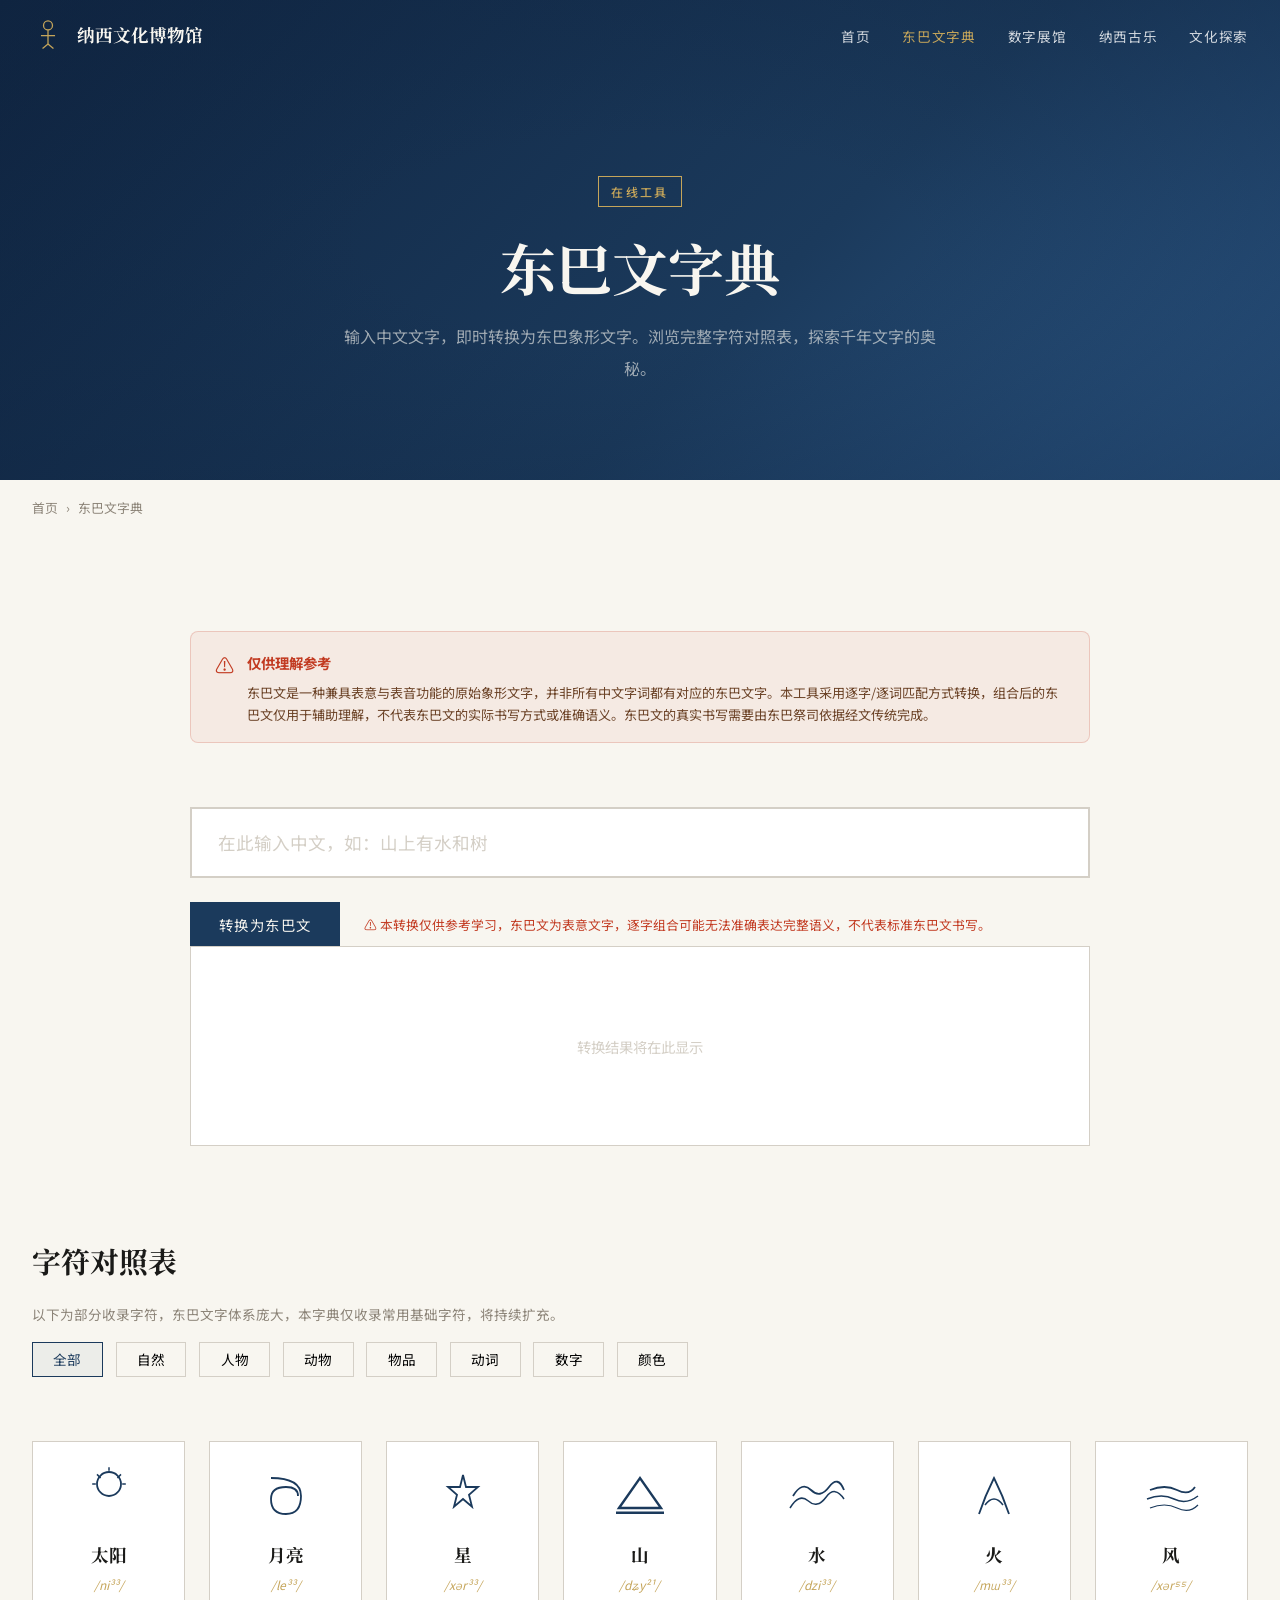
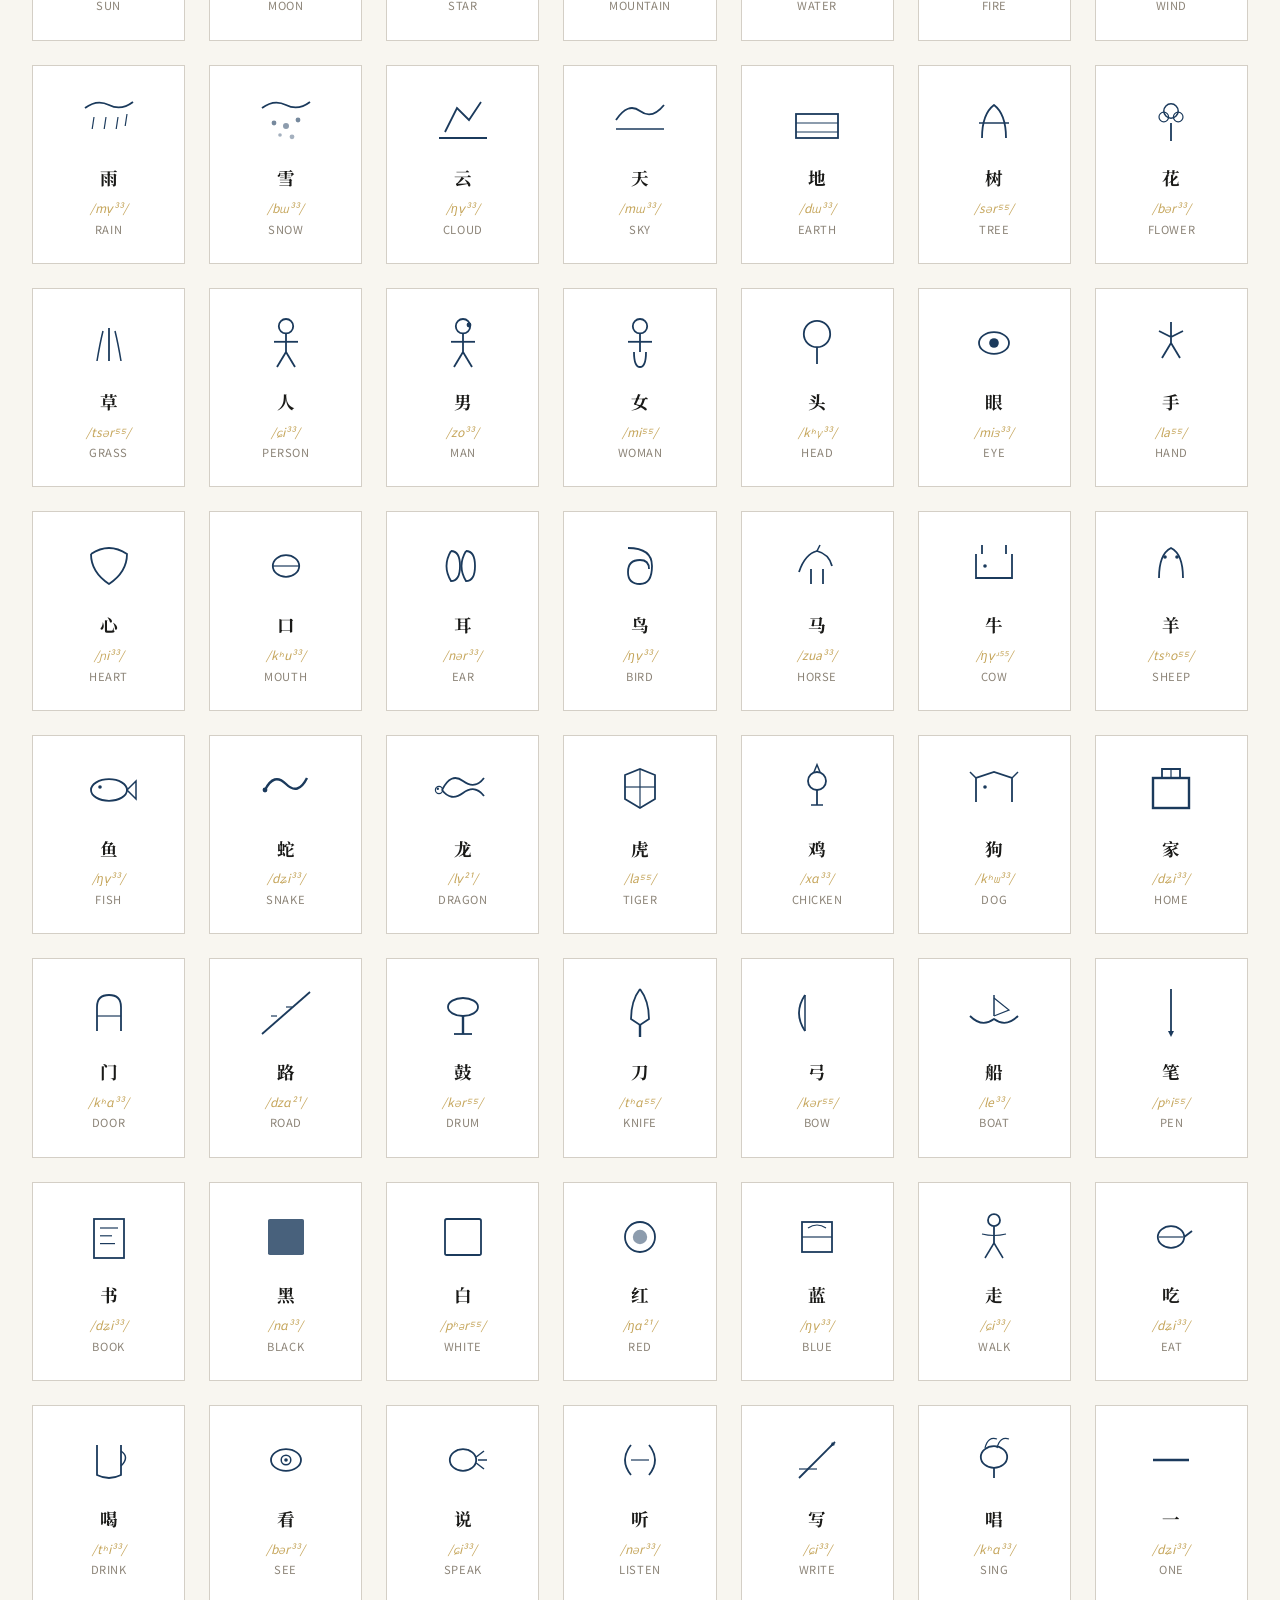
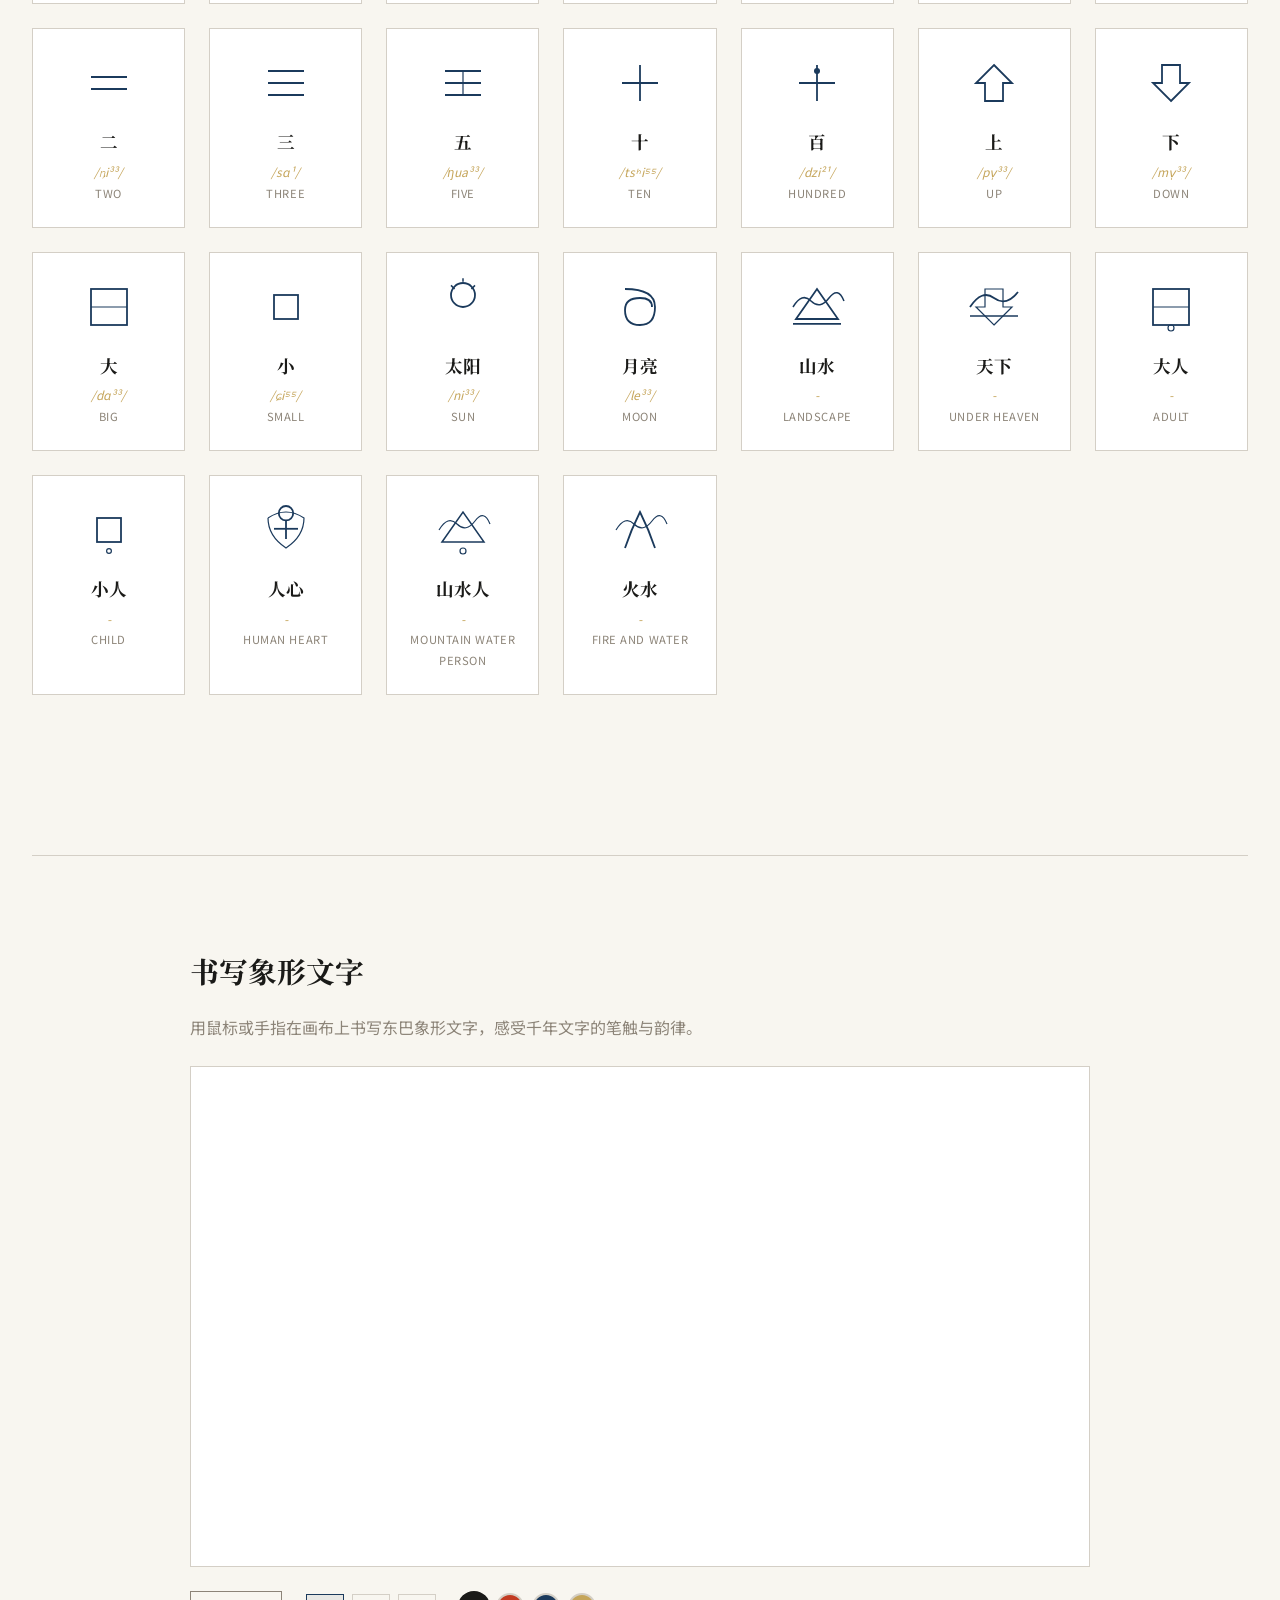
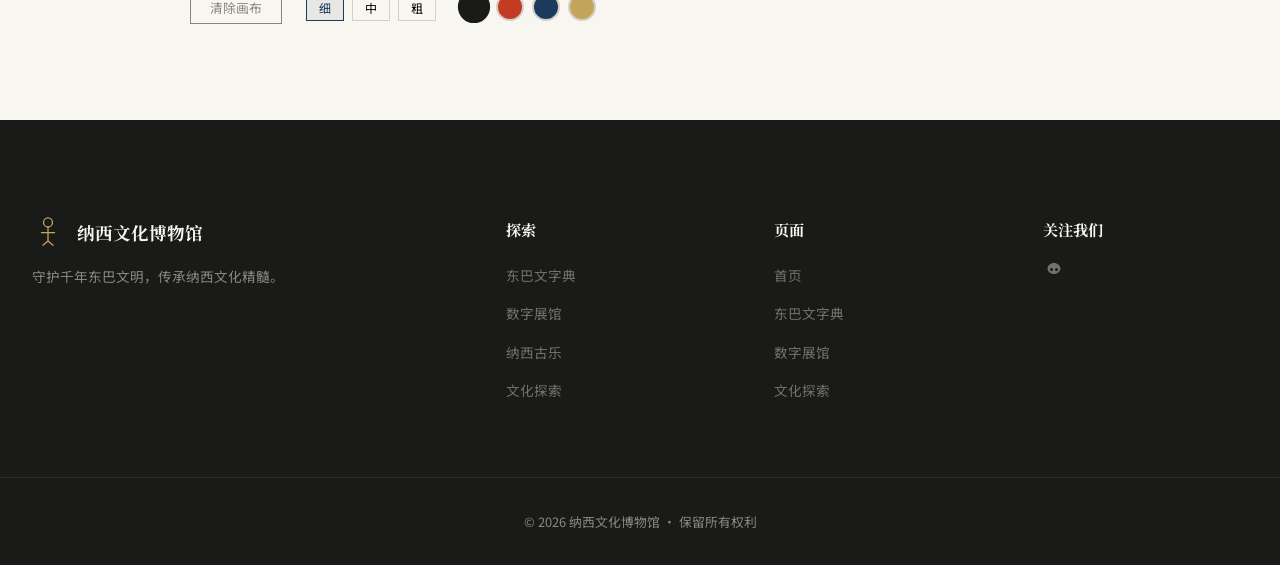
==== commit 81be77c4: "feat: enhance mobile experience with responsive styles and menu functionality" ====
--- a/dictionary.html
+++ b/dictionary.html
@@ -2,9 +2,8 @@
 <html lang="zh-CN">
 <head>
   <meta charset="UTF-8">
-  <meta name="viewport"
+  <meta name="viewport" content="width=device-width, initial-scale=1.0">
   <meta name="theme-color" content="#1B3A5C">
- content="width=device-width, initial-scale=1.0">
   <title>东巴文字典 — 纳西文化博物馆</title>
   <link rel="preconnect" href="https://fonts.googleapis.com">
   <link rel="preconnect" href="https://fonts.gstatic.com" crossorigin>
--- a/css/style.css
+++ b/css/style.css
@@ -1340,10 +1340,47 @@
   .footer-container { grid-template-columns: 1fr; }
   .template-grid { grid-template-columns: repeat(3, 1fr); }
   .explore-cards { grid-template-columns: 1fr; }
+
+  /* Sub-page mobile */
+  .page-hero h1 { font-size: clamp(1.8rem, 6vw, 2.5rem) !important; }
+  .page-hero .page-hero-content,
+  .page-hero-content { padding: 5rem 1.5rem 3rem !important; }
+  .page-body { padding: 2.5rem 1rem !important; }
+  .page-hero p { font-size: 0.95rem !important; }
+
+  /* Gallery overlay visible on touch */
+  .gallery-overlay {
+    opacity: 1 !important;
+    background: linear-gradient(180deg, transparent 50%, rgba(15,36,64,0.8) 100%);
+  }
+  .gallery-overlay h3,
+  .gallery-overlay p { transform: translateY(0); }
+
+  /* Image min-heights */
+  .placeholder-img { min-height: 250px; }
+  .placeholder-dongba-ritual,
+  .placeholder-naxi-orchestra { min-height: 220px; }
+
+  /* Hide custom cursor on touch */
+  .custom-cursor { display: none !important; }
+
+  /* Music visualizer padding */
+  .music-visualizer { padding: 1.5rem !important; }
+  .waveform-bars { overflow: hidden; }
 }
 
 @media (max-width: 480px) {
   :root { --space-xl: 4rem; --space-2xl: 6rem; }
   .template-grid { grid-template-columns: repeat(2, 1fr); }
   .hero-desc br { display: none; }
-}
+
+  /* Sub-page extra small */
+  .page-hero .page-hero-content,
+  .page-hero-content { padding: 4rem 1rem 2rem !important; }
+  .page-body { padding: 2rem 0.8rem !important; }
+
+  /* Hide some hero floating SVGs on very small screens */
+  .dongba-float.d2,
+  .dongba-float.d4,
+  .dongba-float.d5 { display: none; }
+}
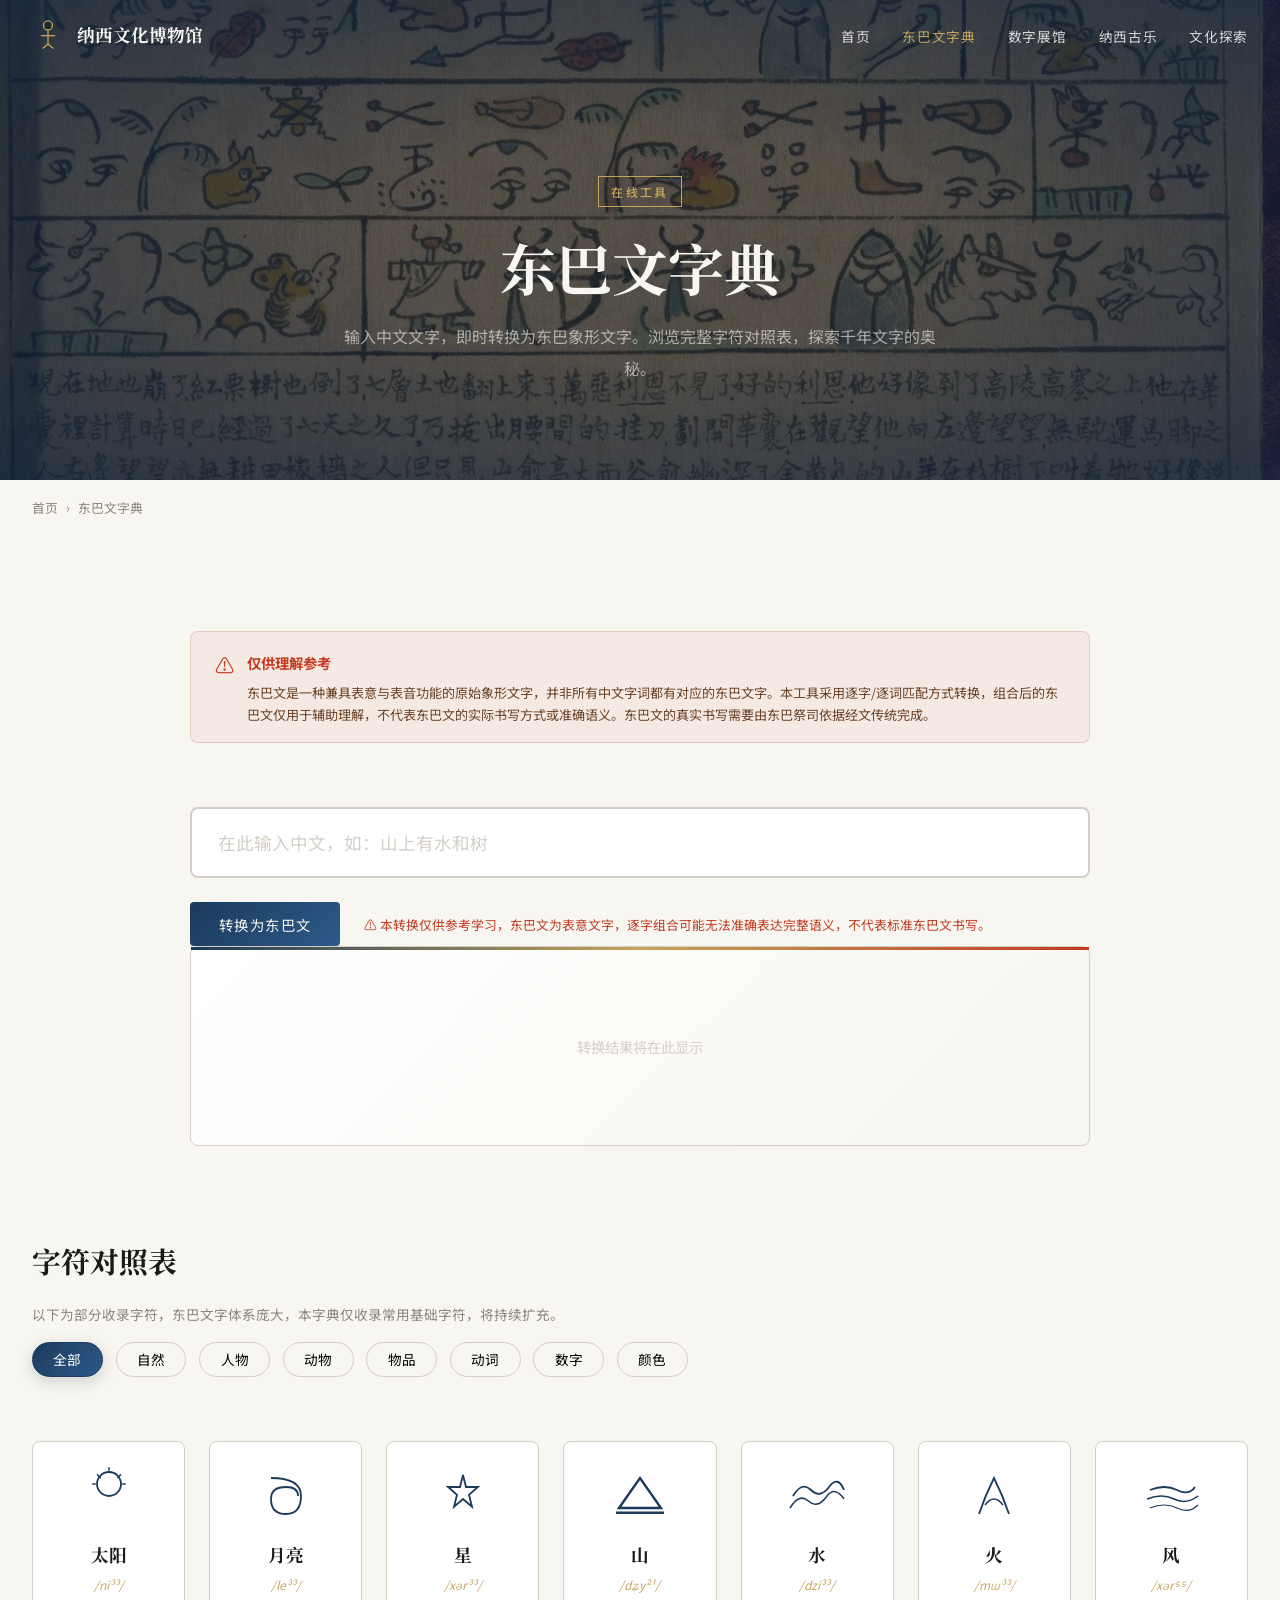
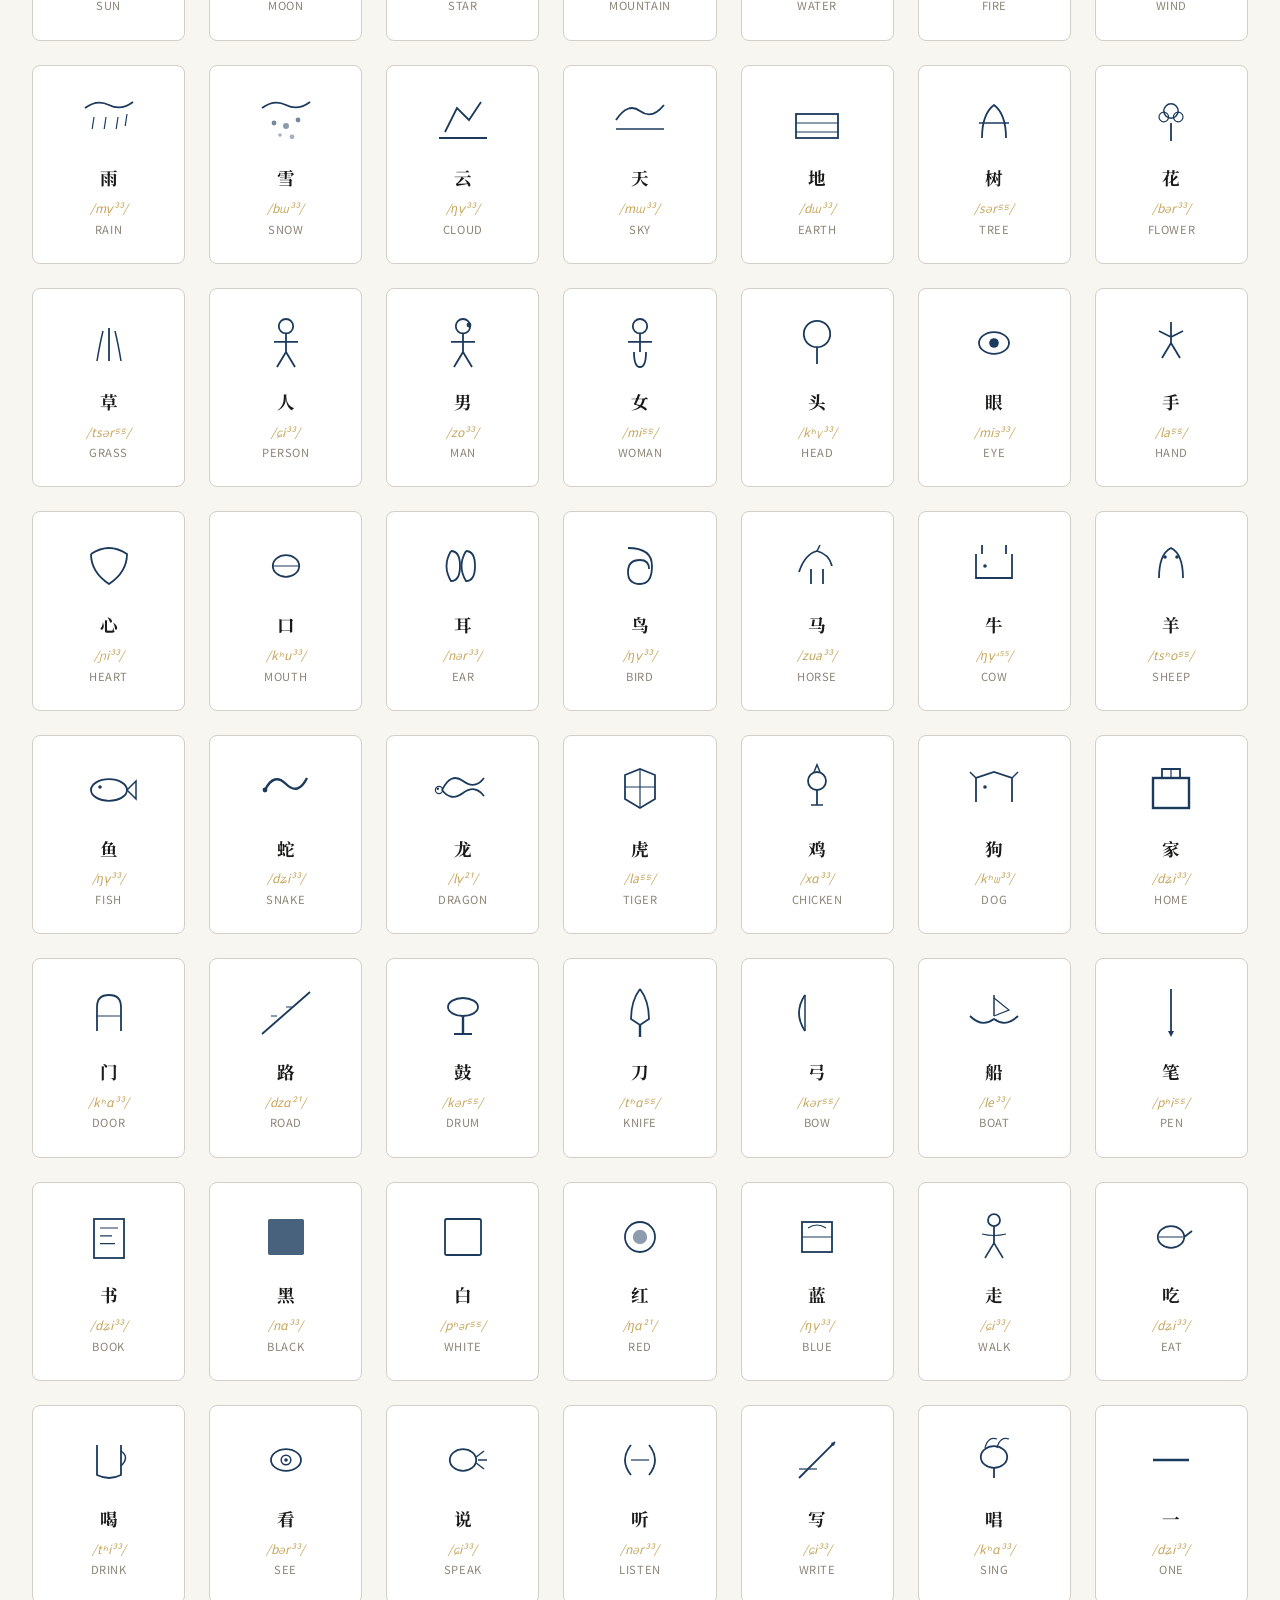
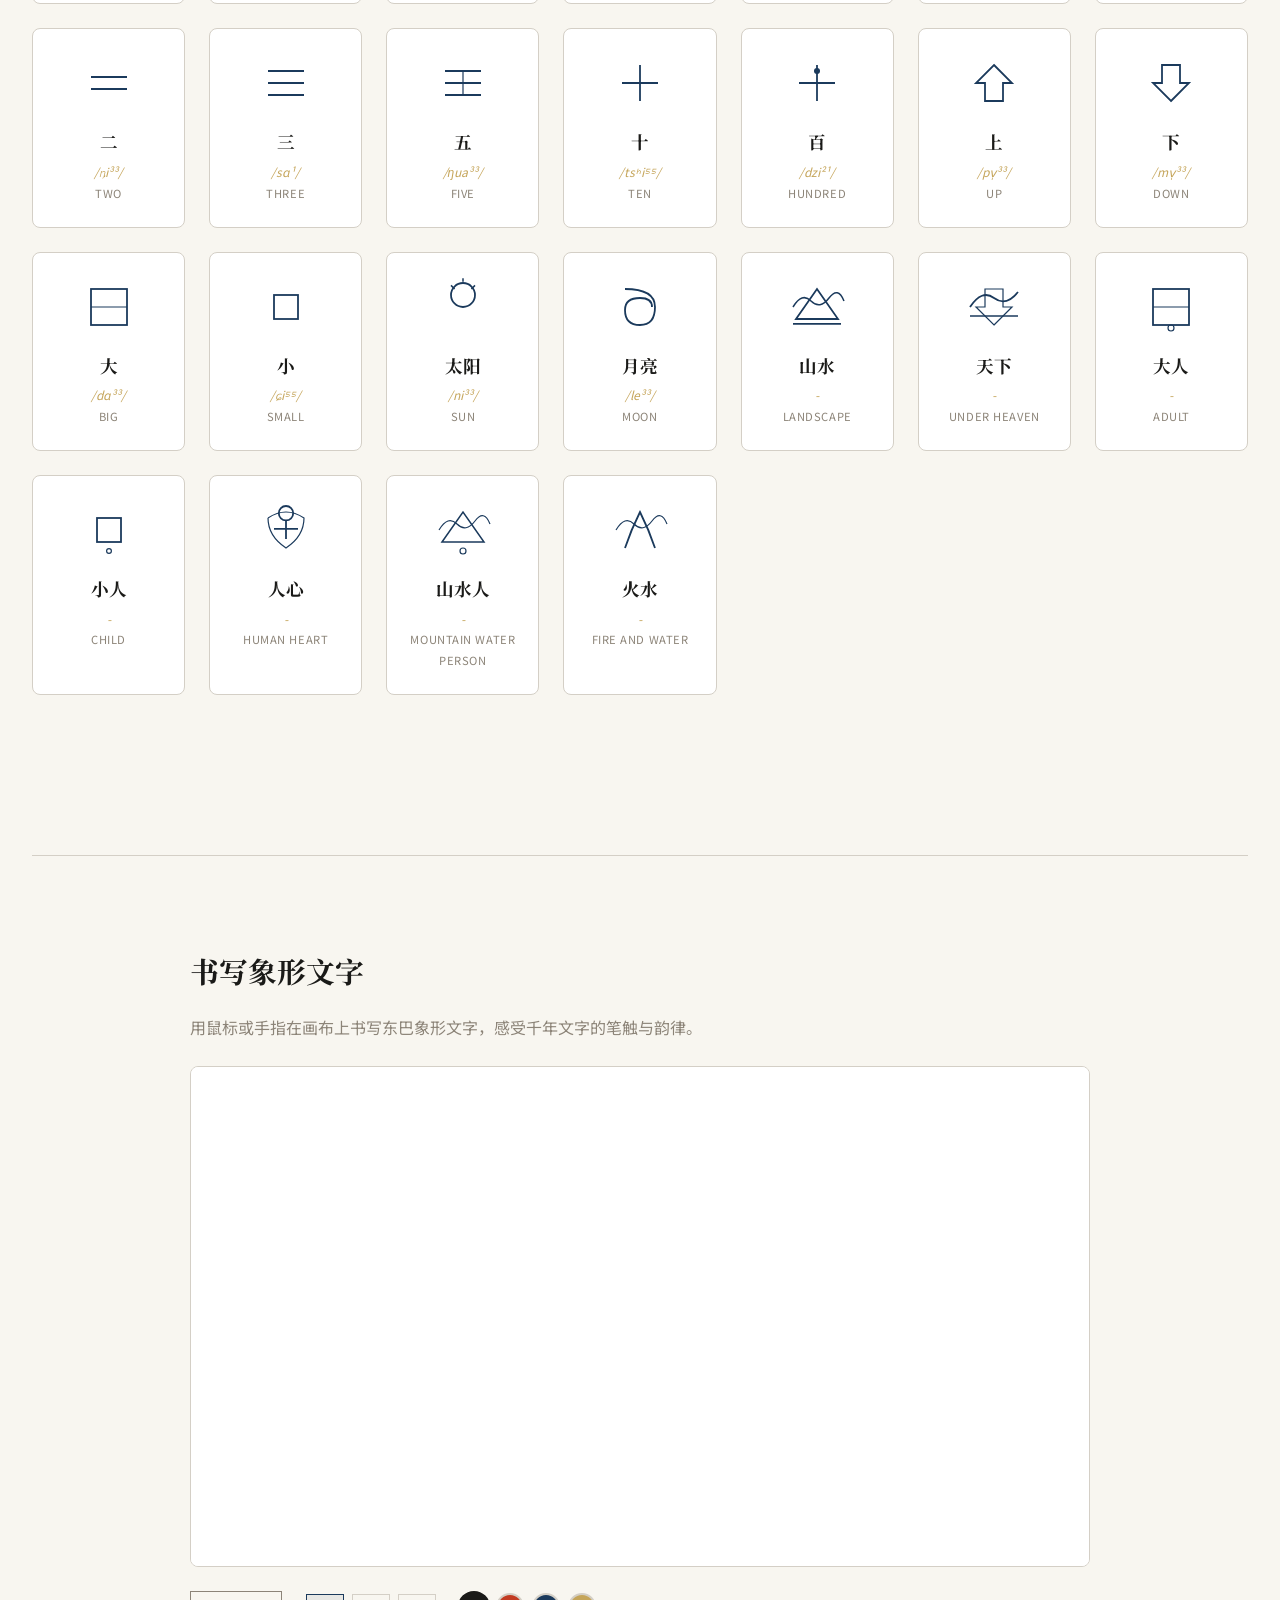
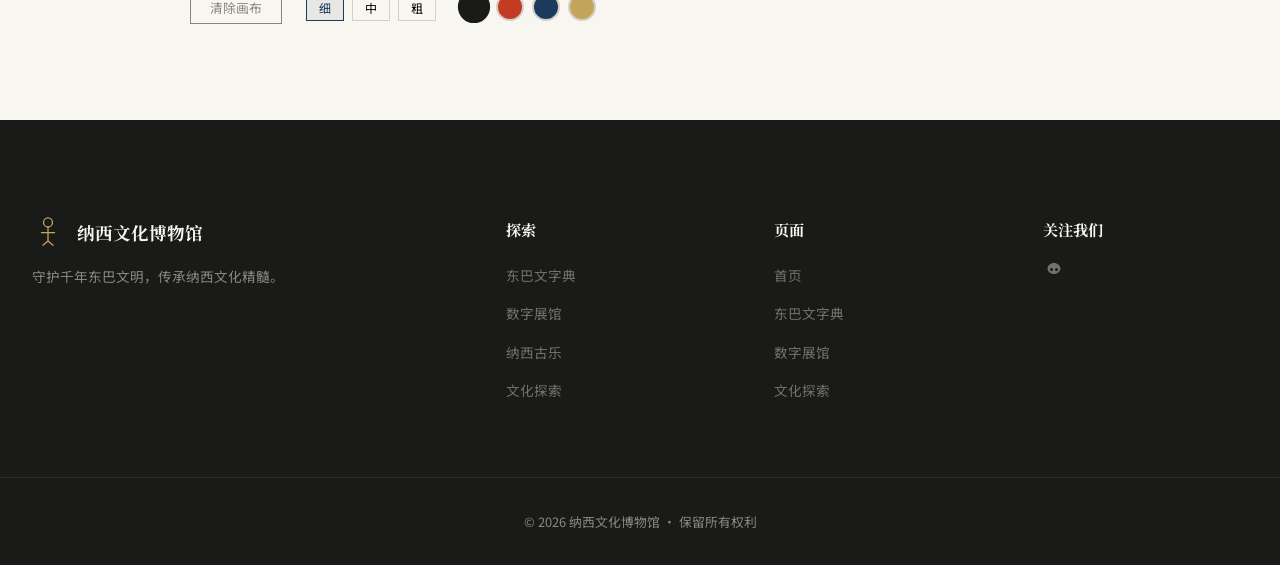
==== commit 59156b70: "Refactor code structure for improved readability and maintainability" ====
--- a/dictionary.html
+++ b/dictionary.html
@@ -16,23 +16,35 @@
     .converter-input {
       width:100%; padding:1.2em 1.5em; font-size:1.1rem; font-family:var(--font-sans);
       border:2px solid var(--color-mist); background:#fff; color:var(--color-dark);
-      transition:border-color 0.3s; border-radius:0;
-    }
-    .converter-input:focus { outline:none; border-color:var(--color-indigo); }
+      transition:all 0.3s; border-radius:8px;
+    }
+    .converter-input:focus { outline:none; border-color:var(--color-indigo); box-shadow:0 0 0 4px rgba(27,58,92,0.1); }
     .converter-input::placeholder { color:var(--color-mist); }
     .converter-btn {
       display:inline-block; padding:0.8em 2em; font-family:var(--font-sans);
-      font-size:0.9rem; background:var(--color-indigo); color:var(--color-snow);
-      border:none; cursor:pointer; letter-spacing:0.1em;
-      transition:all 0.3s var(--ease-out);
-    }
-    .converter-btn:hover { background:var(--color-vermilion); transform:scale(1.03); }
+      font-size:0.9rem; background:linear-gradient(135deg, var(--color-indigo), #2d5a8a);
+      color:var(--color-snow); border:none; cursor:pointer; letter-spacing:0.1em;
+      transition:all 0.3s var(--ease-out); border-radius:4px; position:relative; overflow:hidden;
+    }
+    .converter-btn::before {
+      content:''; position:absolute; inset:0; background:linear-gradient(135deg, var(--color-vermilion), #d65a45);
+      opacity:0; transition:opacity 0.3s;
+    }
+    .converter-btn:hover::before { opacity:1; }
+    .converter-btn span { position:relative; z-index:1; }
+    .converter-btn:hover { transform:translateY(-2px); box-shadow:0 8px 25px rgba(27,58,92,0.3); }
     .converter-result {
-      min-height:200px; padding:2rem; background:#fff; border:1px solid var(--color-mist);
-      display:flex; flex-wrap:wrap; gap:2rem; align-items:center; justify-content:center;
+      min-height:200px; padding:2rem; background:linear-gradient(135deg, #fff, #F8F6F0);
+      border:1px solid var(--color-mist); display:flex; flex-wrap:wrap; gap:2rem;
+      align-items:center; justify-content:center; border-radius:8px; position:relative;
+    }
+    .converter-result::before {
+      content:''; position:absolute; top:0; left:0; right:0; height:3px;
+      background:linear-gradient(90deg, var(--color-indigo), var(--color-gold), var(--color-vermilion));
     }
     .result-empty { color:var(--color-mist); font-size:0.9rem; }
-    .result-char { text-align:center; }
+    .result-char { text-align:center; transition:transform 0.3s; }
+    .result-char:hover { transform:scale(1.1); }
     .result-char svg { width:80px; height:80px; color:var(--color-indigo); display:block; margin:0 auto 0.5rem; }
     .result-char .char-cn { font-family:var(--font-serif); font-size:1rem; color:var(--color-dark); }
     .result-char .char-en { font-size:0.7rem; color:var(--color-stone); }
@@ -49,15 +61,28 @@
     .cat-tab {
       padding:0.5em 1.5em; font-size:0.85rem; border:1px solid var(--color-mist);
       background:transparent; cursor:pointer; transition:all 0.3s; font-family:var(--font-sans);
-    }
-    .cat-tab.active, .cat-tab:hover { border-color:var(--color-indigo); color:var(--color-indigo); background:rgba(27,58,92,0.05); }
+      border-radius:2rem;
+    }
+    .cat-tab.active, .cat-tab:hover {
+      border-color:var(--color-indigo); color:#fff; background:linear-gradient(135deg, var(--color-indigo), #2d5a8a);
+      box-shadow:0 4px 15px rgba(27,58,92,0.2);
+    }
     .cat-grid { display:grid; grid-template-columns:repeat(auto-fill,minmax(140px,1fr)); gap:1.5rem; }
     .cat-item {
       text-align:center; padding:1.5rem 0.8rem; border:1px solid var(--color-mist);
-      cursor:pointer; transition:all 0.3s var(--ease-out); background:#fff;
-    }
-    .cat-item:hover, .cat-item:focus-visible { transform:translateY(-4px); box-shadow:0 10px 30px rgba(0,0,0,0.08); border-color:var(--color-gold); }
-    .cat-item svg { width:60px; height:60px; color:var(--color-indigo); display:block; margin:0 auto 0.8rem; }
+      cursor:pointer; transition:all 0.4s var(--ease-out); background:#fff; border-radius:8px;
+      position:relative; overflow:hidden;
+    }
+    .cat-item::before {
+      content:''; position:absolute; inset:0;
+      background:linear-gradient(135deg, rgba(197,165,90,0.1), transparent); opacity:0; transition:opacity 0.3s;
+    }
+    .cat-item:hover, .cat-item:focus-visible {
+      transform:translateY(-6px); box-shadow:0 15px 40px rgba(0,0,0,0.1); border-color:var(--color-gold);
+    }
+    .cat-item:hover::before { opacity:1; }
+    .cat-item svg { width:60px; height:60px; color:var(--color-indigo); display:block; margin:0 auto 0.8rem; transition:transform 0.3s; }
+    .cat-item:hover svg { transform:rotate(5deg) scale(1.1); }
     .cat-item h4 { font-family:var(--font-serif); font-size:1.1rem; color:var(--color-dark); margin-bottom:0.2rem; }
     .cat-item .item-pinyin { font-size:0.75rem; color:var(--color-gold); font-style:italic; }
     .cat-item .item-en { font-size:0.7rem; color:var(--color-stone); text-transform:uppercase; letter-spacing:0.05em; }
@@ -65,26 +90,35 @@
     /* Interactive canvas */
     .dict-canvas-section { margin-top:var(--space-2xl); padding-top:var(--space-xl); border-top:1px solid var(--color-mist); }
     .dict-canvas-wrap { max-width:900px; margin:0 auto; }
-    #dongbaCanvas { width:100%; background:#fff; border:1px solid var(--color-mist); cursor:crosshair; touch-action:none; }
+    #dongbaCanvas { width:100%; background:#fff; border:1px solid var(--color-mist); cursor:crosshair; touch-action:none; border-radius:8px; }
 
     /* Detail modal */
     .char-modal {
-      position:fixed; inset:0; background:rgba(0,0,0,0.85); z-index:9998;
+      position:fixed; inset:0; background:rgba(15,36,64,0.95); backdrop-filter:blur(10px); z-index:9998;
       display:flex; align-items:center; justify-content:center;
-      opacity:0; pointer-events:none; transition:opacity 0.3s;
+      opacity:0; pointer-events:none; transition:opacity 0.4s;
     }
     .char-modal.active { opacity:1; pointer-events:all; }
     .char-modal-content {
-      background:var(--color-snow); padding:3rem; text-align:center; max-width:400px; width:90%;
+      background:linear-gradient(135deg, #F8F6F0, #EDE8DF); padding:3rem; text-align:center; max-width:420px; width:90%;
+      border-radius:16px; transform:scale(0.9) translateY(20px); transition:transform 0.5s cubic-bezier(0.16, 1, 0.3, 1);
+      box-shadow:0 25px 80px rgba(0,0,0,0.4); position:relative;
+    }
+    .char-modal.active .char-modal-content { transform:scale(1) translateY(0); }
+    .char-modal-content::before {
+      content:''; position:absolute; top:0; left:0; right:0; height:4px;
+      background:linear-gradient(90deg, var(--color-indigo), var(--color-gold), var(--color-vermilion));
     }
     .char-modal-content svg { width:120px; height:120px; color:var(--color-indigo); margin:0 auto 1.5rem; display:block; }
-    .char-modal-content h2 { font-family:var(--font-serif); font-size:2rem; margin-bottom:0.3rem; }
-    .char-modal-content .modal-pinyin { color:var(--color-gold); font-style:italic; margin-bottom:0.3rem; }
+    .char-modal-content h2 { font-family:var(--font-serif); font-size:2rem; margin-bottom:0.3rem; color:var(--color-dark); }
+    .char-modal-content .modal-pinyin { color:var(--color-gold); font-style:italic; margin-bottom:0.3rem; font-size:1rem; }
     .char-modal-content .modal-en { color:var(--color-stone); font-size:0.85rem; text-transform:uppercase; letter-spacing:0.1em; margin-bottom:1.5rem; }
     .char-modal-close {
-      position:absolute; top:1.5rem; right:1.5rem; background:none; border:none;
-      color:var(--color-snow); font-size:2rem; cursor:pointer;
-    }
+      position:absolute; top:1.5rem; right:1.5rem; background:rgba(27,58,92,0.1); border:none;
+      color:var(--color-indigo); font-size:1.5rem; cursor:pointer; width:40px; height:40px;
+      border-radius:50%; display:flex; align-items:center; justify-content:center; transition:all 0.3s;
+    }
+    .char-modal-close:hover { background:rgba(27,58,92,0.2); transform:rotate(90deg); }
   </style>
 </head>
 <body>
@@ -118,8 +152,8 @@
 
   <!-- Page Hero -->
   <section class="page-hero">
-    <div class="page-hero-bg"></div>
-    <div class="page-hero-overlay"></div>
+    <div class="page-hero-bg" style="background: url('东巴文化/东巴经书/东巴经书.jpg') center/cover no-repeat;"></div>
+    <div class="page-hero-overlay" style="background: radial-gradient(ellipse at center, rgba(15,36,64,0.6) 30%, rgba(15,36,64,0.85) 100%);"></div>
     <div class="page-hero-content anim-fade-up">
       <span class="section-tag">在线工具</span>
       <h1 class="section-title section-title-light">东巴文字典</h1>
@@ -144,7 +178,7 @@
         <input type="text" class="converter-input" id="inputText" placeholder="在此输入中文，如：山上有水和树" maxlength="50">
       </div>
       <div class="converter-btn-wrap" style="display:flex;align-items:center;gap:1.5rem;flex-wrap:wrap;">
-        <button class="converter-btn" id="convertBtn">转换为东巴文</button>
+        <button class="converter-btn" id="convertBtn"><span>转换为东巴文</span></button>
         <span style="font-size:0.8rem;color:var(--color-vermilion);line-height:1.5;">
           &#9888; 本转换仅供参考学习，东巴文为表意文字，逐字组合可能无法准确表达完整语义，不代表标准东巴文书写。
         </span>
--- a/css/style.css
+++ b/css/style.css
@@ -341,7 +341,7 @@
       rgba(27,58,92,0.3) 70%,
       rgba(248,246,240,0.2) 100%
     ),
-    url('https://images.unsplash.com/photo-1677922069769-0164b29e2c1a?w=1920&q=80') center/cover no-repeat;
+    url('../东巴文化/东巴象形文字/东巴象形文字.jpg') center/cover no-repeat;
   animation: kenBurns 25s ease-in-out infinite alternate;
 }
 @keyframes kenBurns {
@@ -402,6 +402,21 @@
   margin-bottom: 2rem;
 }
 .hero-title-line { display: block; }
+
+/* 打字机效果 */
+.typewriter-cursor {
+  display: inline-block;
+  width: 3px;
+  height: 1em;
+  background: var(--color-gold);
+  margin-left: 4px;
+  vertical-align: text-bottom;
+  animation: cursorBlink 0.7s step-end infinite;
+}
+@keyframes cursorBlink {
+  0%, 100% { opacity: 1; }
+  50% { opacity: 0; }
+}
 .hero-desc {
   font-size: 1.05rem;
   color: rgba(248,246,240,0.7);
@@ -449,8 +464,27 @@
 /* ==================== Section 2: Marquee ==================== */
 .dongba-marquee {
   background: var(--color-dark);
-  padding: 1.5rem 0;
+  padding: 2rem 0;
   overflow: hidden;
+  position: relative;
+}
+.dongba-marquee::before,
+.dongba-marquee::after {
+  content: '';
+  position: absolute;
+  top: 0;
+  bottom: 0;
+  width: 100px;
+  z-index: 2;
+  pointer-events: none;
+}
+.dongba-marquee::before {
+  left: 0;
+  background: linear-gradient(90deg, var(--color-dark), transparent);
+}
+.dongba-marquee::after {
+  right: 0;
+  background: linear-gradient(-90deg, var(--color-dark), transparent);
 }
 .marquee-row {
   display: flex;
@@ -460,14 +494,6 @@
 .marquee-track {
   display: flex;
   will-change: transform;
-  animation: marqueeScroll 30s linear infinite;
-  transition: none;
-}
-.marquee-row-right .marquee-track {
-  animation: marqueeScrollReverse 35s linear infinite;
-}
-.marquee-row:hover .marquee-track {
-  animation-play-state: paused;
 }
 .marquee-item {
   display: flex;
@@ -476,23 +502,35 @@
   flex-shrink: 0;
   margin-right: 3rem;
   color: var(--color-gold);
-  opacity: 0.7;
-  transition: opacity 0.3s;
+  opacity: 0.6;
+  transition: all 0.4s var(--ease-out);
+  padding: 0.5rem 1rem;
+  border: 1px solid transparent;
+  border-radius: 4px;
 }
 .marquee-row:hover .marquee-item {
   opacity: 1;
+}
+.marquee-item:hover {
+  opacity: 1 !important;
+  border-color: rgba(197,165,90,0.3);
+  background: rgba(197,165,90,0.05);
+  transform: scale(1.05);
+}
+.marquee-item svg {
+  transition: transform 0.4s var(--ease-out);
+}
+.marquee-item:hover svg {
+  transform: rotate(10deg);
+  filter: drop-shadow(0 0 8px rgba(197,165,90,0.5));
 }
 .marquee-item span {
   font-size: 0.8rem;
   opacity: 0.6;
-}
-@keyframes marqueeScroll {
-  0% { transform: translateX(0); }
-  100% { transform: translateX(calc(-50% + 1.5rem)); }
-}
-@keyframes marqueeScrollReverse {
-  0% { transform: translateX(calc(-50% + 1.5rem)); }
-  100% { transform: translateX(0); }
+  font-family: var(--font-serif);
+}
+.marquee-item:hover span {
+  opacity: 1;
 }
 
 /* ==================== Section 3: About ==================== */
@@ -533,7 +571,7 @@
 .placeholder-lijiang {
   background:
     linear-gradient(180deg, rgba(107,66,38,0.2) 0%, rgba(27,58,92,0.3) 100%),
-    url('https://images.unsplash.com/photo-1609478654983-8a8e18ddc5ba?w=800&q=60') center/cover no-repeat;
+    url('../古城建筑/木楼/古城木楼.jpg') center/cover no-repeat;
   position: relative;
 }
 .placeholder-lijiang::after {
@@ -598,19 +636,30 @@
   content: '';
   position: absolute;
   inset: 0;
-  background: linear-gradient(135deg, rgba(197,165,90,0.05), transparent);
+  background: linear-gradient(135deg, rgba(197,165,90,0.1), transparent);
   opacity: 0;
   transition: opacity 0.5s;
 }
+.dongba-card::after {
+  content: '';
+  position: absolute;
+  top: 0;
+  left: -100%;
+  width: 100%;
+  height: 100%;
+  background: linear-gradient(90deg, transparent, rgba(197,165,90,0.1), transparent);
+  transition: left 0.6s ease;
+}
 .dongba-card:hover {
-  transform: translateY(-5px);
-  border-color: rgba(197,165,90,0.4);
-  box-shadow: 0 20px 60px rgba(0,0,0,0.3);
+  transform: translateY(-8px) scale(1.02);
+  border-color: rgba(197,165,90,0.5);
+  box-shadow: 0 25px 60px rgba(0,0,0,0.4), 0 0 30px rgba(197,165,90,0.1);
 }
 .dongba-card:hover::before { opacity: 1; }
+.dongba-card:hover::after { left: 100%; }
 .dongba-card:hover .dongba-card-symbol svg {
-  transform: rotate(5deg);
-  filter: drop-shadow(0 0 12px rgba(197,165,90,0.4));
+  transform: rotate(10deg) scale(1.1);
+  filter: drop-shadow(0 0 15px rgba(197,165,90,0.6));
 }
 .dongba-card-symbol {
   margin-bottom: 1.5rem;
@@ -670,6 +719,7 @@
   overflow: hidden;
   cursor: pointer;
   aspect-ratio: 1;
+  border-radius: 4px;
 }
 .gallery-item-wide {
   grid-column: span 2;
@@ -678,21 +728,23 @@
 .gallery-img {
   width: 100%;
   height: 100%;
-  transition: transform 0.6s var(--ease-out);
+  transition: transform 0.8s var(--ease-out), filter 0.6s ease;
+  filter: saturate(0.85);
 }
 .gallery-item:hover .gallery-img {
-  transform: scale(1.05);
+  transform: scale(1.08);
+  filter: saturate(1.1);
 }
 .gallery-overlay {
   position: absolute;
   inset: 0;
-  background: linear-gradient(180deg, transparent 30%, rgba(15,36,64,0.85) 100%);
+  background: linear-gradient(180deg, transparent 20%, rgba(15,36,64,0.9) 100%);
   display: flex;
   flex-direction: column;
   justify-content: flex-end;
   padding: 2rem;
   opacity: 0;
-  transition: opacity 0.4s var(--ease-out);
+  transition: opacity 0.5s var(--ease-out);
 }
 .gallery-item:hover .gallery-overlay { opacity: 1; }
 .gallery-overlay h3 {
@@ -700,71 +752,84 @@
   font-size: 1.3rem;
   color: var(--color-snow);
   margin-bottom: 0.5rem;
-  transform: translateY(10px);
-  transition: transform 0.4s var(--ease-out) 0.1s;
+  transform: translateY(15px);
+  transition: transform 0.5s var(--ease-out) 0.1s;
 }
 .gallery-item:hover .gallery-overlay h3 { transform: translateY(0); }
 .gallery-overlay p {
   font-size: 0.85rem;
   color: rgba(248,246,240,0.7);
   line-height: 1.6;
-  transform: translateY(10px);
-  transition: transform 0.4s var(--ease-out) 0.2s;
+  transform: translateY(15px);
+  transition: transform 0.5s var(--ease-out) 0.2s;
 }
 .gallery-item:hover .gallery-overlay p { transform: translateY(0); }
+.gallery-overlay::before {
+  content: '';
+  position: absolute;
+  top: 1rem;
+  right: 1rem;
+  width: 30px;
+  height: 30px;
+  border-top: 2px solid var(--color-gold);
+  border-right: 2px solid var(--color-gold);
+  transform: scale(0);
+  transition: transform 0.4s var(--ease-out) 0.3s;
+}
+.gallery-item:hover .gallery-overlay::before { transform: scale(1); }
 
 /* Gallery placeholder backgrounds — real images with gradient fallback */
 .placeholder-dongba-script {
   background: linear-gradient(135deg, #EDE8DF 0%, #C5A55A 40%, #8C8478 100%);
-  background-image: url('https://upload.wikimedia.org/wikipedia/commons/thumb/f/f5/Naxi_manuscript_%28right%29_2088.jpg/500px-Naxi_manuscript_%28right%29_2088.jpg');
+  background-image: url('../东巴文化/东巴经书/东巴经书.jpg');
   background-size: cover;
   background-position: center;
 }
 .placeholder-naxi-music {
   background: linear-gradient(135deg, #1A1A18 0%, #6B4226 50%, #1B3A5C 100%);
-  background-image: url('https://upload.wikimedia.org/wikipedia/commons/thumb/9/95/Naxi_Musicians_I.jpg/800px-Naxi_Musicians_I.jpg');
+  background-image: url('../纳西古乐/纳西古乐.jpg');
   background-size: cover;
   background-position: center;
 }
 .placeholder-blue-calico {
   background: linear-gradient(135deg, #1B3A5C 0%, #2d5a8a 40%, #F8F6F0 60%, #1B3A5C 100%);
-  background-image: url('https://images.unsplash.com/photo-1558618666-fcd25c85f82e?w=800&q=60');
+  background-image: url('../纳西服饰/蓝印花布/蓝印花布1.jpg');
   background-size: cover;
   background-position: center;
 }
 .placeholder-ancient-city {
   background: linear-gradient(135deg, #8C8478 0%, #6B4226 50%, #D4CFC6 100%);
-  background-image: url('https://upload.wikimedia.org/wikipedia/commons/thumb/d/d0/Lijiang_Yunnan_Old-town-03.jpg/800px-Lijiang_Yunnan_Old-town-03.jpg');
+  background-image: url('../古城建筑/木楼/古城木楼.jpg');
   background-size: cover;
   background-position: center;
 }
 .placeholder-naxi-costume {
   background: linear-gradient(135deg, #C23B22 0%, #6B4226 40%, #C5A55A 80%, #1B3A5C 100%);
-  background-image: url('https://upload.wikimedia.org/wikipedia/commons/thumb/0/04/Lijiang_Yunnan_China-Traditional-clothing-of-a-Naxi-woman-01.jpg/800px-Lijiang_Yunnan_China-Traditional-clothing-of-a-Naxi-woman-01.jpg');
+  background-image: url('../纳西服饰/七星披肩/七星披肩.jpg');
   background-size: cover;
   background-position: center;
 }
 .placeholder-dongba-painting {
   background: linear-gradient(135deg, #C23B22 0%, #C5A55A 40%, #1B3A5C 100%);
-  background-image: url('https://upload.wikimedia.org/wikipedia/commons/thumb/3/35/Dongba-protect_water_resources.jpg/800px-Dongba-protect_water_resources.jpg');
+  background-image: url('../东巴文化/东巴画/东巴画.jpg');
   background-size: cover;
   background-position: center;
 }
 .placeholder-wood-tablet {
   background: linear-gradient(135deg, #3a2518 0%, #6B4226 50%, #3a2518 100%);
-  background-image: url('https://upload.wikimedia.org/wikipedia/commons/thumb/b/b4/Dongba_wood_carving.jpg/800px-Dongba_wood_carving.jpg');
+  background-image: url('../东巴文化/东巴木牌画/东巴木牌画.jpg');
   background-size: cover;
   background-position: center;
 }
 .placeholder-silverware {
   background: linear-gradient(135deg, #D4CFC6 0%, #8C8478 50%, #C5A55A 100%);
-  background-image: url('https://images.unsplash.com/photo-1576033628095-f92e2558e91b?w=800&q=60');
+  background-image: url('../纳西银器/丽江银器.jpg');
   background-size: cover;
   background-position: center;
 }
 .placeholder-stone-bridge {
   background: linear-gradient(135deg, #8C8478 0%, #1B3A5C 50%, #D4CFC6 100%);
-  background-image: url('https://images.unsplash.com/photo-1561185367-7b959f361f6?w=800&q=60');
+  background-image: url('../古城建筑/石桥/石桥.jpg');
   background-size: cover;
   background-position: center;
 }
@@ -1032,7 +1097,7 @@
 .placeholder-dongba-ritual {
   background:
     linear-gradient(135deg, rgba(15,36,64,0.3) 0%, rgba(194,59,34,0.2) 40%, rgba(197,165,90,0.2) 100%),
-    url('https://upload.wikimedia.org/wikipedia/commons/thumb/e/e1/Dongba_pictographic_glyphs_-_Lijiang.jpg/800px-Dongba_pictographic_glyphs_-_Lijiang.jpg') center/cover no-repeat;
+    url('../东巴文化/东巴祭司/hejiren.jpg') center/cover no-repeat;
   width: 100%;
   height: 100%;
   min-height: 350px;
@@ -1040,7 +1105,7 @@
 .placeholder-naxi-orchestra {
   background:
     linear-gradient(135deg, rgba(26,26,24,0.3) 0%, rgba(107,66,38,0.2) 50%, rgba(197,165,90,0.2) 100%),
-    url('https://upload.wikimedia.org/wikipedia/commons/thumb/9/95/Naxi_Musicians_I.jpg/800px-Naxi_Musicians_I.jpg') center/cover no-repeat;
+    url('../纳西古乐/纳西古乐会.jpg') center/cover no-repeat;
   width: 100%;
   height: 100%;
   min-height: 350px;
@@ -1117,33 +1182,52 @@
   background: rgba(248,246,240,0.04);
   border: 1px solid rgba(197,165,90,0.15);
   transition: all 0.5s var(--ease-out);
+  position: relative;
+  overflow: hidden;
+}
+.explore-card::before {
+  content: '';
+  position: absolute;
+  top: 0;
+  left: 0;
+  right: 0;
+  height: 3px;
+  background: linear-gradient(90deg, transparent, var(--color-gold), transparent);
+  transform: scaleX(0);
+  transition: transform 0.5s var(--ease-out);
 }
 .explore-card:hover {
-  transform: translateY(-8px);
+  transform: translateY(-10px);
   border-color: rgba(197,165,90,0.5);
-  box-shadow: 0 20px 60px rgba(0,0,0,0.3);
-  background: rgba(248,246,240,0.07);
-}
+  box-shadow: 0 25px 60px rgba(0,0,0,0.4);
+  background: rgba(248,246,240,0.08);
+}
+.explore-card:hover::before { transform: scaleX(1); }
 .explore-card-icon {
   margin-bottom: 1.5rem;
 }
 .explore-card-icon svg {
-  transition: transform 0.5s var(--ease-out);
+  transition: all 0.5s var(--ease-out);
 }
 .explore-card:hover .explore-card-icon svg {
-  transform: scale(1.15);
+  transform: scale(1.2) rotate(5deg);
+  filter: drop-shadow(0 0 20px rgba(197,165,90,0.5));
 }
 .explore-card h3 {
   font-family: var(--font-serif);
   font-size: 1.3rem;
   color: var(--color-snow);
   margin-bottom: 0.8rem;
-}
+  transition: color 0.3s;
+}
+.explore-card:hover h3 { color: var(--color-gold); }
 .explore-card p {
   font-size: 0.85rem;
   color: rgba(248,246,240,0.5);
   line-height: 1.8;
-}
+  transition: color 0.3s;
+}
+.explore-card:hover p { color: rgba(248,246,240,0.7); }
 
 /* ==================== Sub-page Common ==================== */
 .page-hero {
@@ -1315,6 +1399,60 @@
 .anim-pop.visible {
   opacity: 1;
   transform: translate(0) scale(1);
+}
+
+/* 文字聚焦效果 */
+.focus-text-container {
+  display: flex;
+  gap: 0.5em;
+  justify-content: center;
+  align-items: center;
+  flex-wrap: wrap;
+}
+.focus-word {
+  font-size: clamp(1.5rem, 4vw, 3rem);
+  font-weight: 700;
+  color: var(--color-snow);
+  transition: filter 0.4s ease, color 0.4s ease;
+  cursor: default;
+}
+.focus-word.blur {
+  filter: blur(4px);
+  opacity: 0.4;
+}
+.focus-word.active {
+  filter: blur(0);
+  opacity: 1;
+  color: var(--color-gold);
+}
+
+/* 滚动揭示动画 */
+.scroll-reveal-text {
+  overflow: hidden;
+}
+.scroll-reveal-word {
+  display: inline-block;
+  opacity: 0;
+  transform: translateY(40px) rotate(3deg);
+  transition: opacity 0.6s ease, transform 0.6s ease;
+}
+.scroll-reveal-word.visible {
+  opacity: 1;
+  transform: translateY(0) rotate(0);
+}
+
+/* 渐变文字效果 */
+.gradient-text {
+  background: linear-gradient(135deg, var(--color-gold) 0%, #e8d5a3 50%, var(--color-gold) 100%);
+  background-size: 200% auto;
+  -webkit-background-clip: text;
+  background-clip: text;
+  -webkit-text-fill-color: transparent;
+  animation: gradientShift 3s ease-in-out infinite;
+}
+@keyframes gradientShift {
+  0%, 100% { background-position: 0% center; }
+  50% { background-position: 100% center; }
 }
 
 /* ==================== Responsive ==================== */
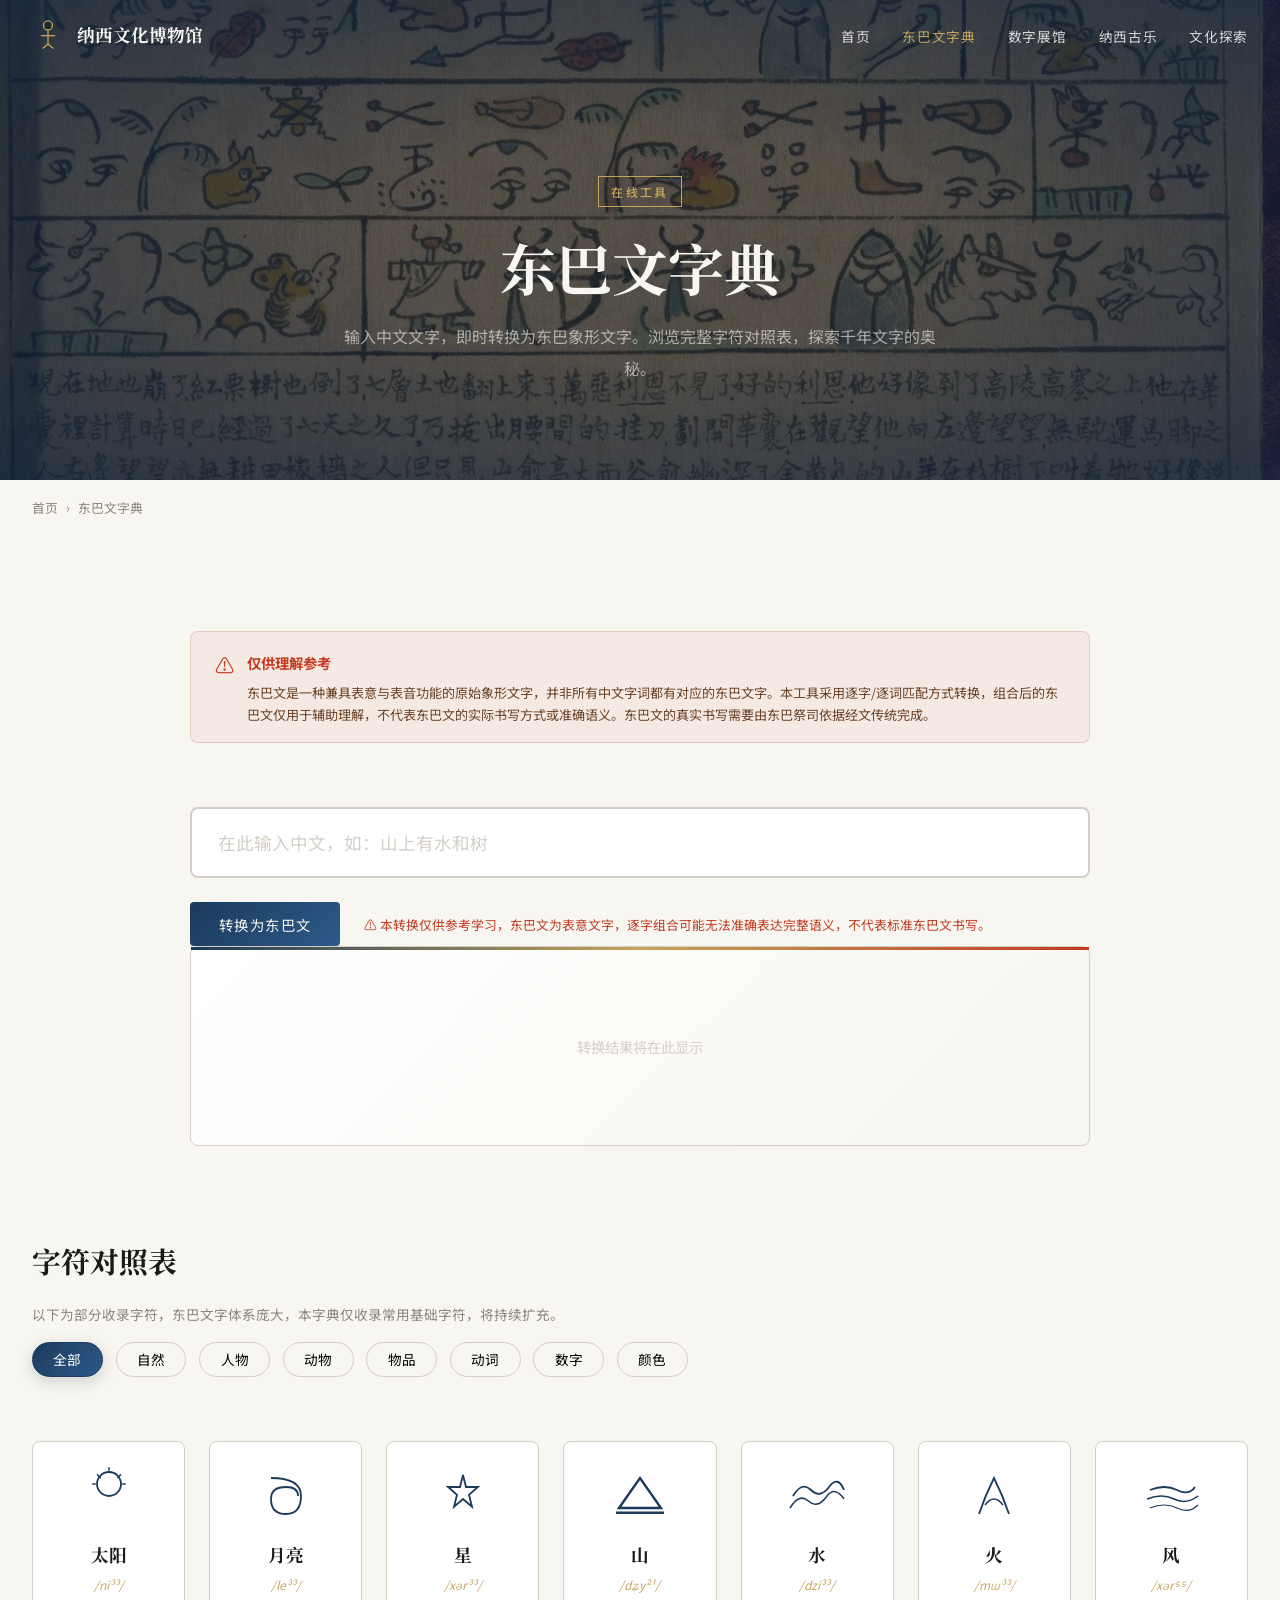
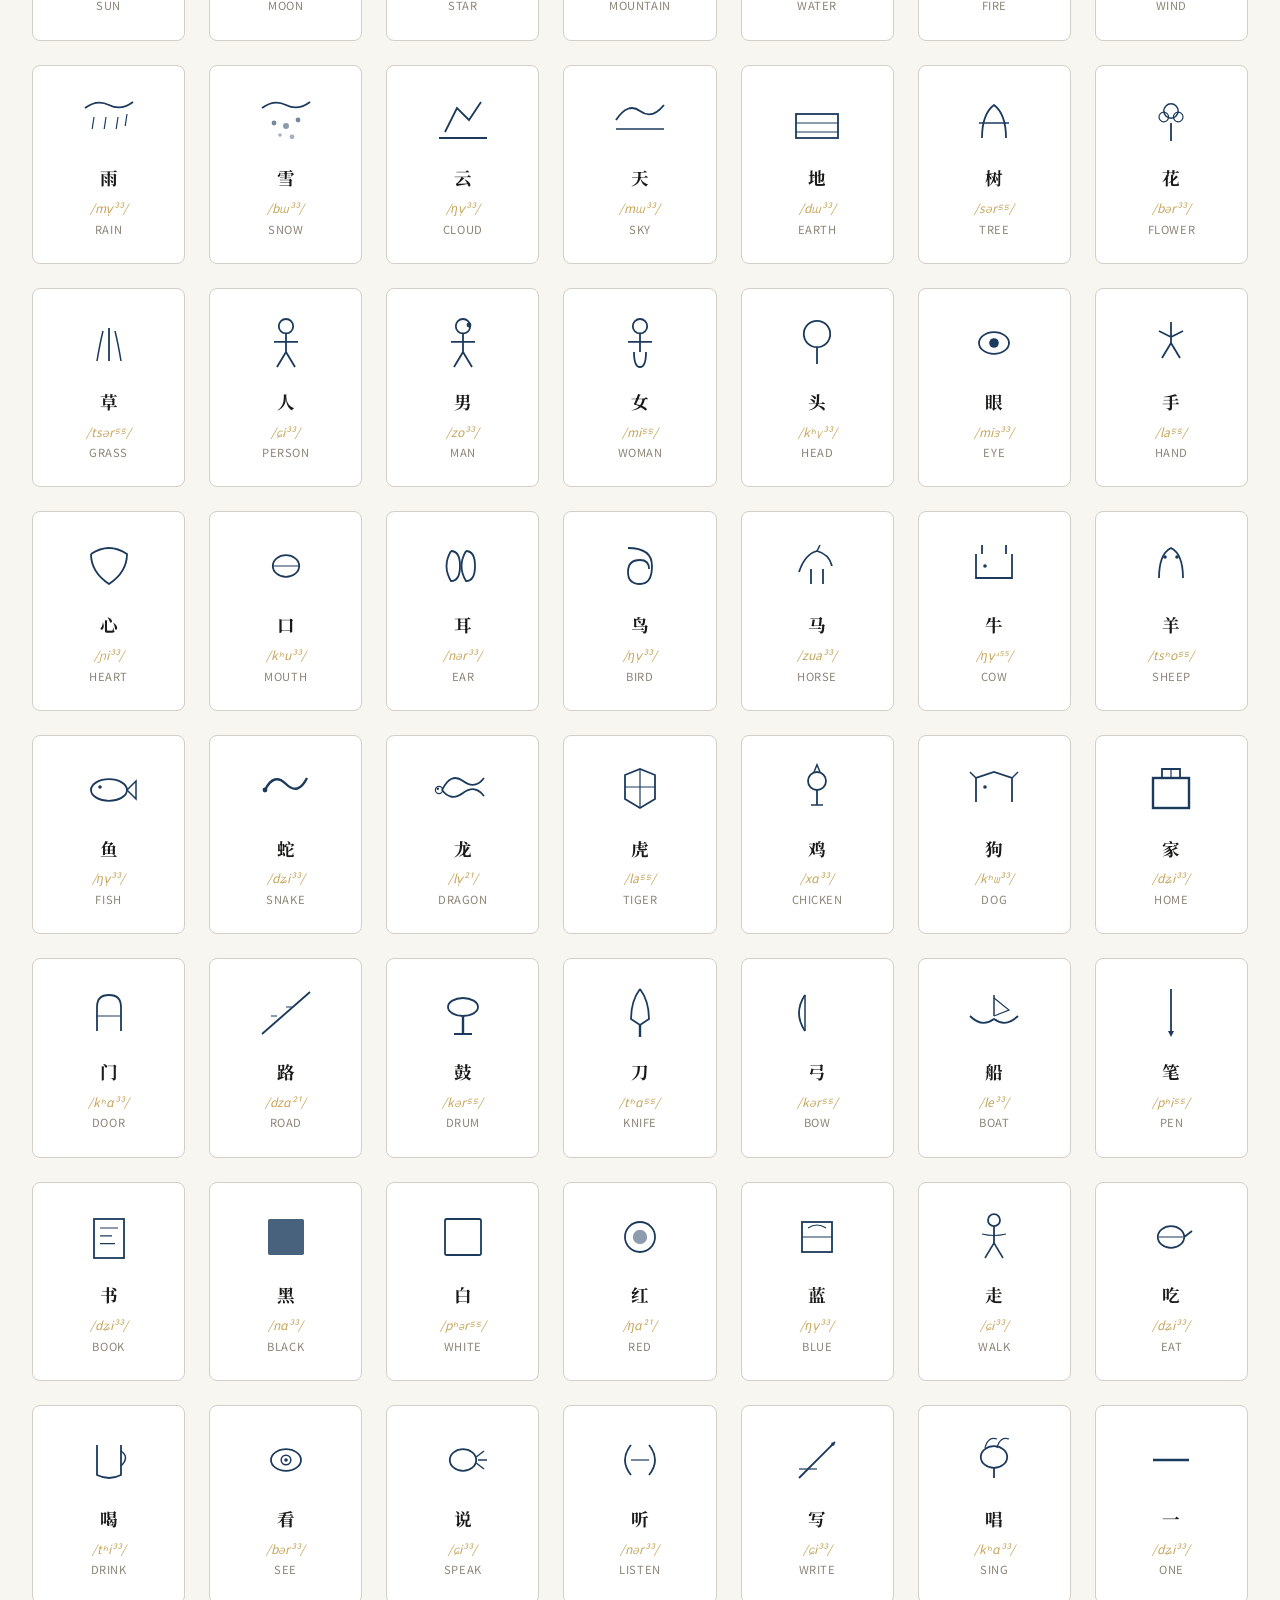
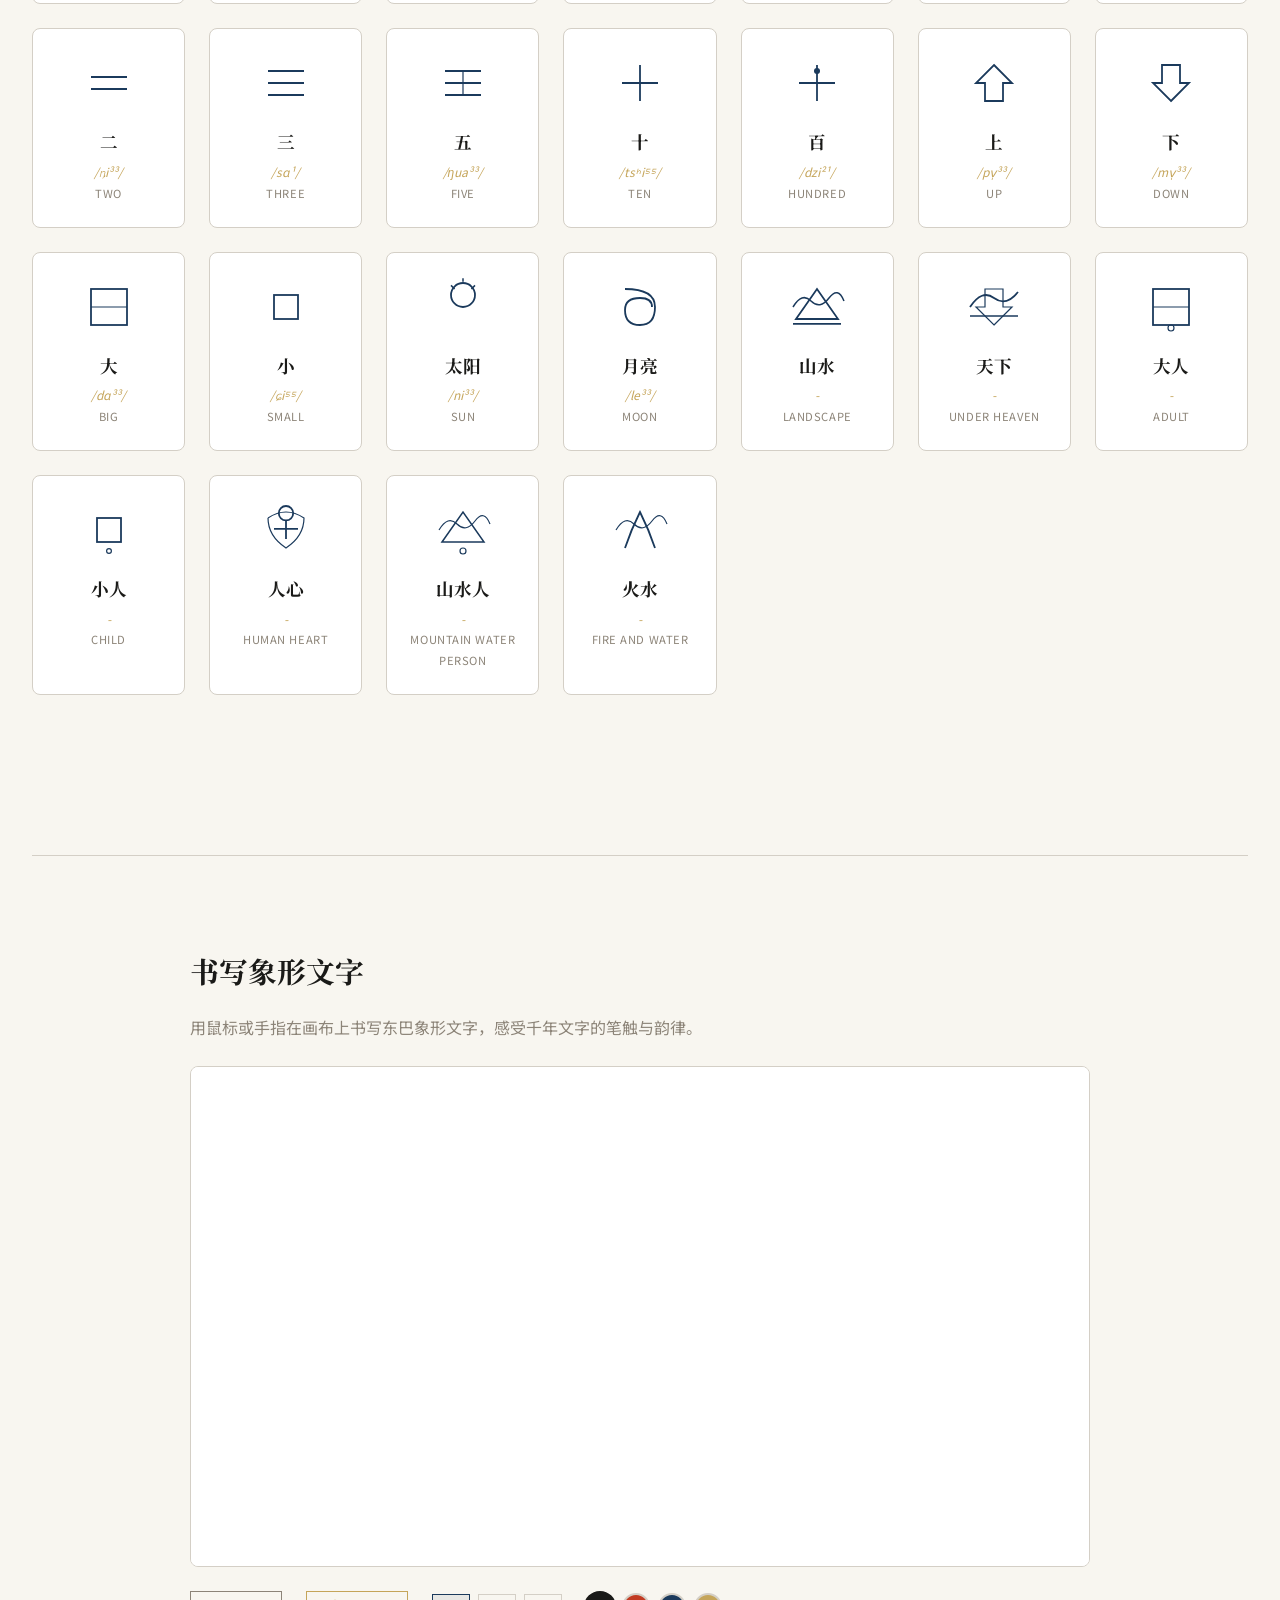
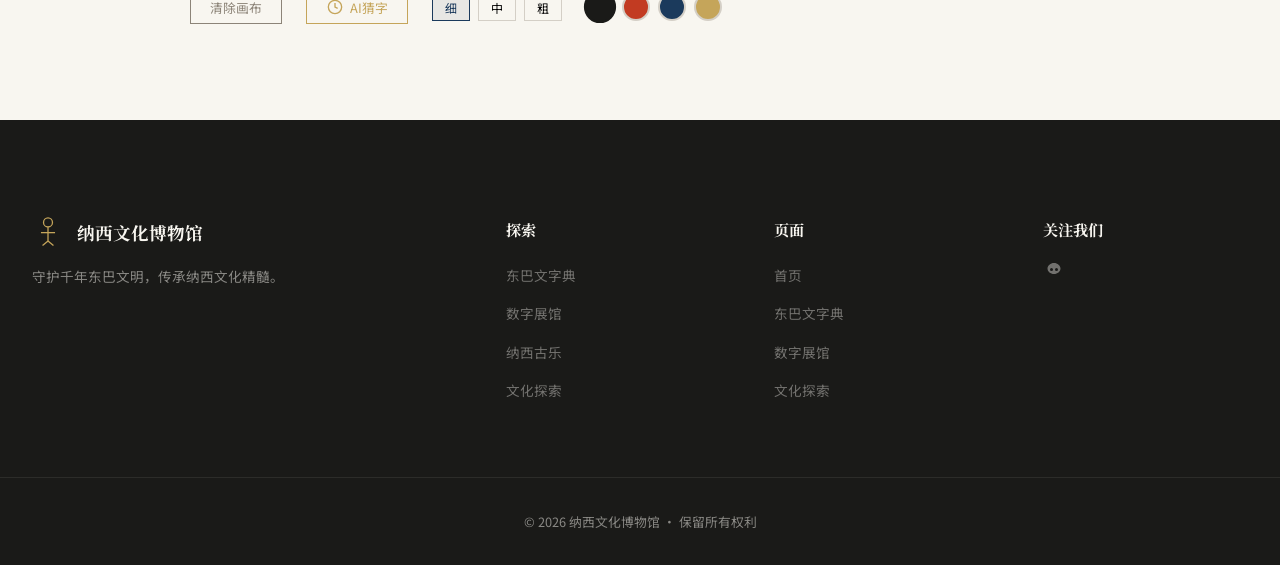
==== commit 4fa8be65: "feat: 添加AI识别功能，支持东巴文字识别并展示结果" ====
--- a/dictionary.html
+++ b/dictionary.html
@@ -213,6 +213,10 @@
         <canvas id="dongbaCanvas" width="900" height="500"></canvas>
         <div class="canvas-controls">
           <button class="canvas-btn" id="canvasClear">清除画布</button>
+          <button class="canvas-btn canvas-btn-ai" id="canvasRecognize">
+            <svg width="16" height="16" viewBox="0 0 24 24" fill="none" stroke="currentColor" stroke-width="2" style="vertical-align:middle;margin-right:4px;"><path d="M12 2a10 10 0 1 0 10 10A10 10 0 0 0 12 2z"/><path d="M12 6v6l4 2"/></svg>
+            AI猜字
+          </button>
           <div class="brush-sizes">
             <button class="brush-btn active" data-size="3">细</button>
             <button class="brush-btn" data-size="6">中</button>
@@ -225,6 +229,14 @@
             <button class="ink-btn" data-color="#C5A55A" style="background:#C5A55A"></button>
           </div>
         </div>
+        <!-- AI识别结果 -->
+        <div class="ai-result" id="aiResult" style="display:none;">
+          <div class="ai-result-header">
+            <span class="ai-result-tag">AI 识别结果</span>
+            <button class="ai-result-close" id="aiResultClose">&times;</button>
+          </div>
+          <div class="ai-result-list" id="aiResultList"></div>
+        </div>
       </div>
     </div>
   </div>
@@ -252,6 +264,7 @@
   <script src="js/dongba-db.js"></script>
   <script src="js/animations.js"></script>
   <script src="js/canvas-draw.js"></script>
+  <script src="js/ai-recognize.js"></script>
   <script src="js/main.js"></script>
   <script>
   (function(){
@@ -336,6 +349,51 @@
     modalClose.addEventListener('click', function(){ modal.classList.remove('active'); });
     modal.addEventListener('click', function(e){ if(e.target===modal) modal.classList.remove('active'); });
     document.addEventListener('keydown', function(e){ if(e.key==='Escape') modal.classList.remove('active'); });
+
+    // AI Recognize
+    var recognizeBtn = document.getElementById('canvasRecognize');
+    var resultPanel = document.getElementById('aiResult');
+    var resultList = document.getElementById('aiResultList');
+    var resultClose = document.getElementById('aiResultClose');
+    var aiCanvas = document.getElementById('dongbaCanvas');
+    if(recognizeBtn && aiCanvas){
+      function renderResults(results) {
+        if (!results || !results.length) {
+          resultList.innerHTML = '<p style="text-align:center;color:var(--color-stone);padding:1rem;">画布为空或未识别到相似字符，请先在画布上书写东巴文字再试。</p>';
+          resultPanel.style.display = 'block';
+          return;
+        }
+        var html = '';
+        results.forEach(function(r, i) {
+          var pct = Math.round(r.confidence * 100);
+          var barColor = pct > 60 ? 'var(--color-indigo)' : pct > 35 ? 'var(--color-gold)' : 'var(--color-vermilion)';
+          html += '<div class="ai-result-item" style="animation-delay:' + (i * 0.1) + 's">';
+          html += '<div class="ai-result-rank">' + (i + 1) + '</div>';
+          html += '<div class="ai-result-char"><svg viewBox="0 0 100 100" width="60" height="60" style="color:var(--color-indigo)">' + r.svg + '</svg></div>';
+          html += '<div class="ai-result-info">';
+          html += '<h4>' + r.cn + ' <span class="ai-result-pinyin">' + r.pinyin + '</span></h4>';
+          html += '<p class="ai-result-en">' + r.en + '</p>';
+          html += '<div class="ai-confidence-bar"><div class="ai-confidence-fill" style="width:' + pct + '%;background:' + barColor + '"></div></div>';
+          html += '<span class="ai-confidence-text">匹配度 ' + pct + '%</span>';
+          html += '</div></div>';
+        });
+        resultList.innerHTML = html;
+        resultPanel.style.display = 'block';
+      }
+
+      recognizeBtn.addEventListener('click', function() {
+        if (typeof RecognizeDongba === 'undefined') return;
+        resultList.innerHTML = '<p style="text-align:center;color:var(--color-gold);padding:1rem;">正在识别中...</p>';
+        resultPanel.style.display = 'block';
+        RecognizeDongba.recognize(aiCanvas).then(renderResults).catch(function() {
+          renderResults([]);
+        });
+      });
+
+      if(resultClose){
+        resultClose.addEventListener('click', function(){ resultPanel.style.display = 'none'; });
+      }
+    }
   })();
   </script>
 </body>
--- a/css/style.css
+++ b/css/style.css
@@ -881,6 +881,30 @@
   align-items: center;
   justify-content: center;
   overflow: hidden;
+  margin-top: -4rem;
+  padding-top: 6rem;
+}
+.music::before {
+  content: '';
+  position: absolute;
+  top: 0;
+  left: 0;
+  right: 0;
+  height: 120px;
+  background: linear-gradient(180deg, var(--color-snow), transparent);
+  z-index: 2;
+  pointer-events: none;
+}
+.music::after {
+  content: '';
+  position: absolute;
+  bottom: 0;
+  left: 0;
+  right: 0;
+  height: 120px;
+  background: linear-gradient(0deg, var(--color-cream), transparent);
+  z-index: 2;
+  pointer-events: none;
 }
 .music-bg {
   position: absolute;
@@ -1002,6 +1026,130 @@
 .canvas-btn:hover {
   border-color: var(--color-indigo);
   color: var(--color-indigo);
+}
+.canvas-btn-ai {
+  border-color: var(--color-gold);
+  color: var(--color-gold);
+  display: inline-flex;
+  align-items: center;
+  gap: 0.2rem;
+}
+.canvas-btn-ai:hover {
+  background: var(--color-gold);
+  color: var(--color-dark);
+  border-color: var(--color-gold);
+}
+
+/* AI识别结果 */
+.ai-result {
+  margin-top: 1.5rem;
+  padding: 1.5rem;
+  background: #fff;
+  border: 1px solid var(--color-mist);
+  border-radius: 8px;
+  position: relative;
+  animation: aiResultIn 0.4s ease;
+}
+@keyframes aiResultIn {
+  from { opacity: 0; transform: translateY(10px); }
+  to { opacity: 1; transform: translateY(0); }
+}
+.ai-result-header {
+  display: flex;
+  justify-content: space-between;
+  align-items: center;
+  margin-bottom: 1rem;
+  padding-bottom: 0.8rem;
+  border-bottom: 1px solid var(--color-cream);
+}
+.ai-result-tag {
+  font-size: 0.75rem;
+  font-weight: 500;
+  letter-spacing: 0.1em;
+  color: var(--color-gold);
+  border: 1px solid var(--color-gold);
+  padding: 0.2em 0.8em;
+  border-radius: 2px;
+}
+.ai-result-close {
+  background: none;
+  border: none;
+  font-size: 1.3rem;
+  color: var(--color-stone);
+  cursor: pointer;
+  transition: color 0.3s;
+  line-height: 1;
+}
+.ai-result-close:hover { color: var(--color-vermilion); }
+.ai-result-item {
+  display: flex;
+  align-items: center;
+  gap: 1rem;
+  padding: 0.8rem;
+  border-radius: 6px;
+  transition: background 0.3s;
+  animation: aiItemIn 0.4s ease both;
+}
+@keyframes aiItemIn {
+  from { opacity: 0; transform: translateX(-10px); }
+  to { opacity: 1; transform: translateX(0); }
+}
+.ai-result-item:hover { background: var(--color-cream); }
+.ai-result-rank {
+  width: 28px;
+  height: 28px;
+  border-radius: 50%;
+  background: var(--color-cream);
+  display: flex;
+  align-items: center;
+  justify-content: center;
+  font-size: 0.75rem;
+  font-weight: 700;
+  color: var(--color-indigo);
+  flex-shrink: 0;
+}
+.ai-result-item:first-child .ai-result-rank {
+  background: var(--color-gold);
+  color: var(--color-dark);
+}
+.ai-result-char {
+  flex-shrink: 0;
+}
+.ai-result-info { flex: 1; min-width: 0; }
+.ai-result-info h4 {
+  font-family: var(--font-serif);
+  font-size: 1.1rem;
+  color: var(--color-dark);
+  margin-bottom: 0.2rem;
+}
+.ai-result-pinyin {
+  font-size: 0.75rem;
+  font-style: italic;
+  color: var(--color-gold);
+  font-family: var(--font-sans);
+}
+.ai-result-en {
+  font-size: 0.7rem;
+  color: var(--color-stone);
+  text-transform: uppercase;
+  letter-spacing: 0.05em;
+  margin-bottom: 0.4rem;
+}
+.ai-confidence-bar {
+  height: 4px;
+  background: var(--color-cream);
+  border-radius: 2px;
+  overflow: hidden;
+  margin-bottom: 0.2rem;
+}
+.ai-confidence-fill {
+  height: 100%;
+  border-radius: 2px;
+  transition: width 0.6s ease;
+}
+.ai-confidence-text {
+  font-size: 0.65rem;
+  color: var(--color-stone);
 }
 .brush-sizes, .ink-colors {
   display: flex;
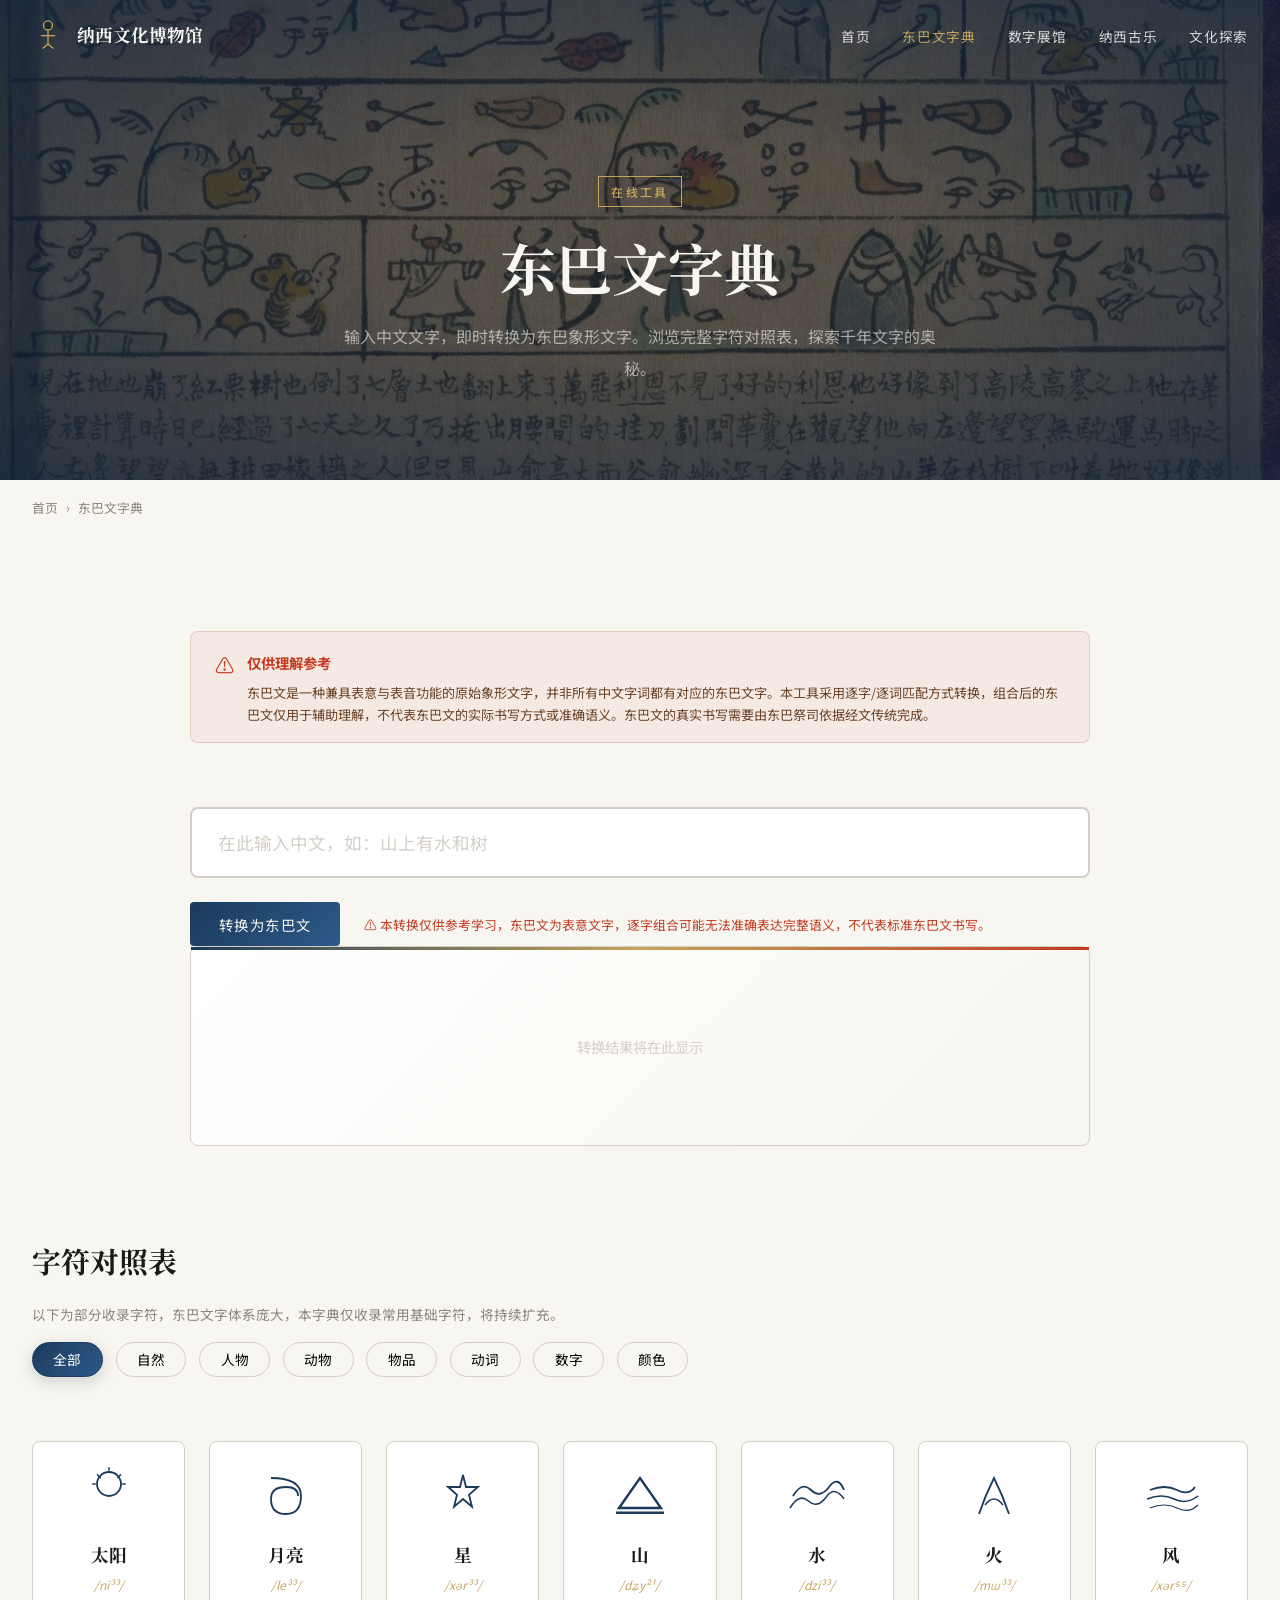
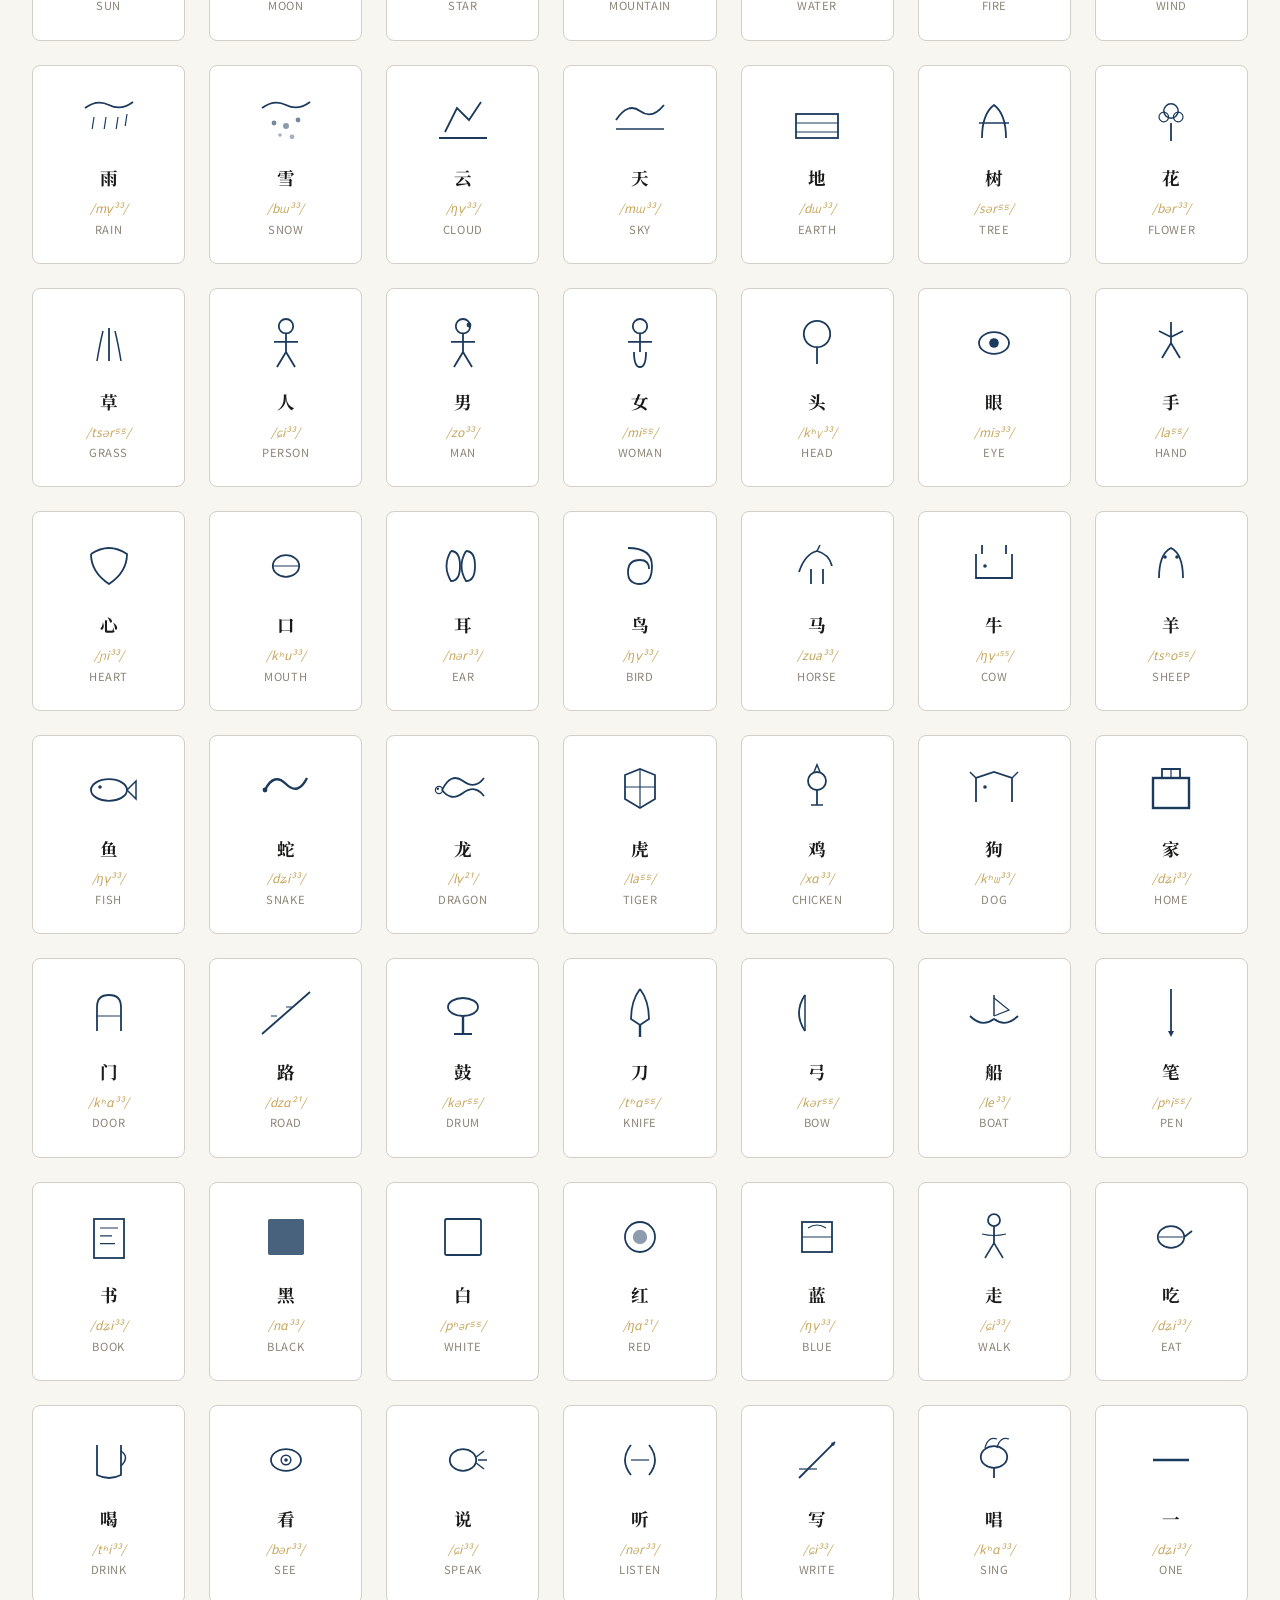
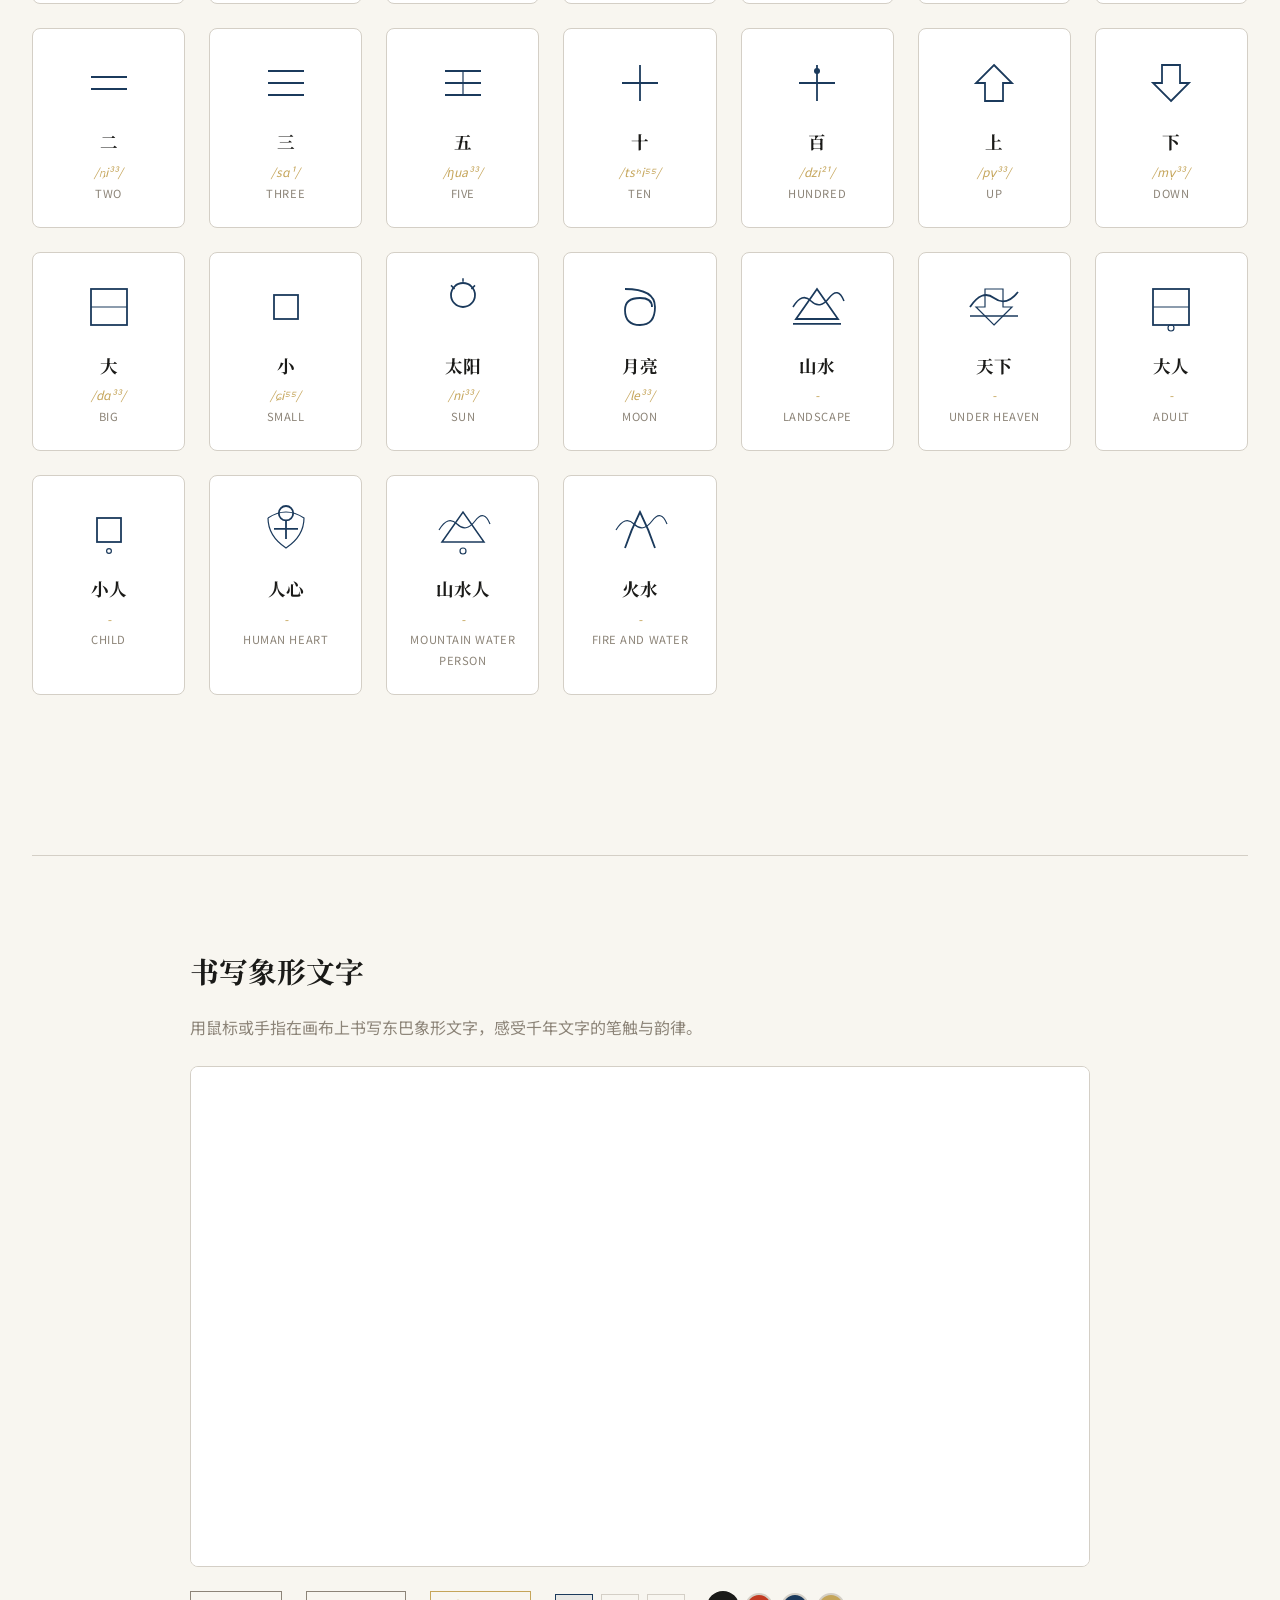
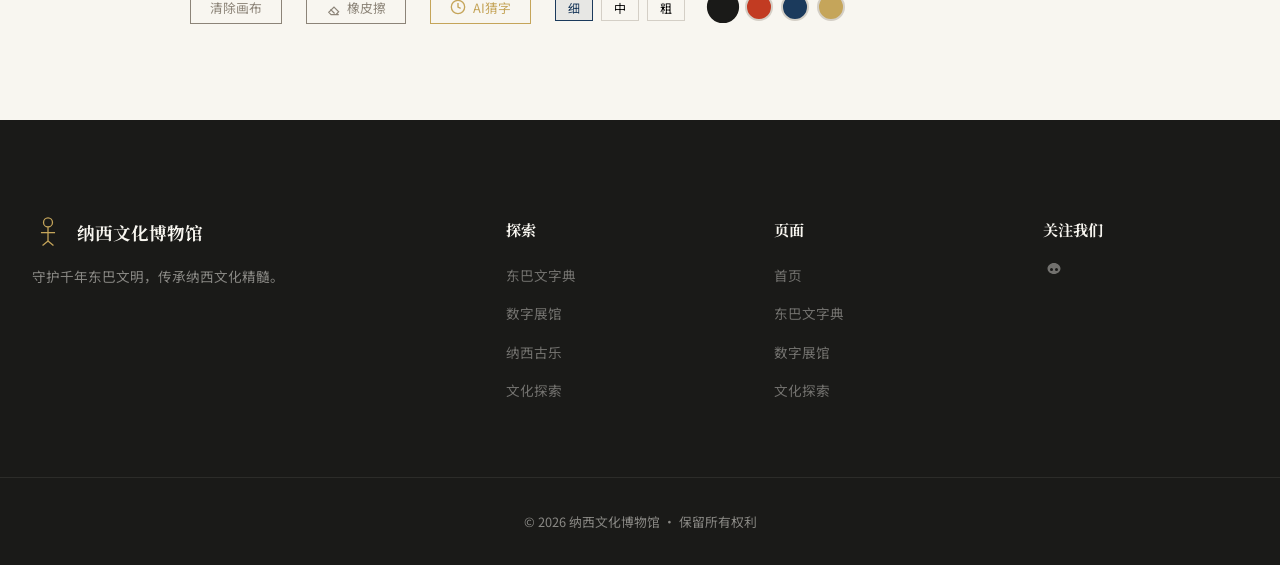
==== commit 7ebcac2d: "feat: 添加橡皮擦功能并优化画布绘制体验" ====
--- a/dictionary.html
+++ b/dictionary.html
@@ -119,6 +119,61 @@
       border-radius:50%; display:flex; align-items:center; justify-content:center; transition:all 0.3s;
     }
     .char-modal-close:hover { background:rgba(27,58,92,0.2); transform:rotate(90deg); }
+
+    /* Mobile responsive */
+    @media (max-width: 768px) {
+      .cat-tabs {
+        gap: 0.5rem;
+        overflow-x: auto;
+        -webkit-overflow-scrolling: touch;
+        flex-wrap: nowrap;
+        padding-bottom: 0.5rem;
+        scrollbar-width: none;
+      }
+      .cat-tabs::-webkit-scrollbar { display: none; }
+      .cat-tab {
+        padding: 0.4em 1.2em;
+        font-size: 0.8rem;
+        white-space: nowrap;
+        flex-shrink: 0;
+      }
+      .cat-grid {
+        grid-template-columns: repeat(auto-fill, minmax(100px, 1fr));
+        gap: 0.8rem;
+      }
+      .cat-item {
+        padding: 1rem 0.5rem;
+      }
+      .cat-item svg {
+        width: 48px;
+        height: 48px;
+      }
+      .cat-item h4 {
+        font-size: 0.95rem;
+      }
+      .cat-item .item-pinyin {
+        font-size: 0.65rem;
+      }
+      .cat-item .item-en {
+        font-size: 0.6rem;
+      }
+    }
+    @media (max-width: 400px) {
+      .cat-grid {
+        grid-template-columns: repeat(3, 1fr);
+        gap: 0.6rem;
+      }
+      .cat-item {
+        padding: 0.8rem 0.4rem;
+      }
+      .cat-item svg {
+        width: 40px;
+        height: 40px;
+      }
+      .cat-item h4 {
+        font-size: 0.85rem;
+      }
+    }
   </style>
 </head>
 <body>
@@ -213,6 +268,10 @@
         <canvas id="dongbaCanvas" width="900" height="500"></canvas>
         <div class="canvas-controls">
           <button class="canvas-btn" id="canvasClear">清除画布</button>
+          <button class="canvas-btn" id="canvasEraser">
+            <svg width="14" height="14" viewBox="0 0 24 24" fill="none" stroke="currentColor" stroke-width="2" style="vertical-align:middle;margin-right:3px;"><path d="M20 20H7L3 16l9-9 8 8-4 4z"/><line x1="6" y1="11" x2="13" y2="18"/></svg>
+            橡皮擦
+          </button>
           <button class="canvas-btn canvas-btn-ai" id="canvasRecognize">
             <svg width="16" height="16" viewBox="0 0 24 24" fill="none" stroke="currentColor" stroke-width="2" style="vertical-align:middle;margin-right:4px;"><path d="M12 2a10 10 0 1 0 10 10A10 10 0 0 0 12 2z"/><path d="M12 6v6l4 2"/></svg>
             AI猜字
--- a/css/style.css
+++ b/css/style.css
@@ -1027,6 +1027,11 @@
   border-color: var(--color-indigo);
   color: var(--color-indigo);
 }
+.canvas-btn.active {
+  border-color: var(--color-vermilion);
+  color: var(--color-vermilion);
+  background: rgba(194,59,34,0.08);
+}
 .canvas-btn-ai {
   border-color: var(--color-gold);
   color: var(--color-gold);
